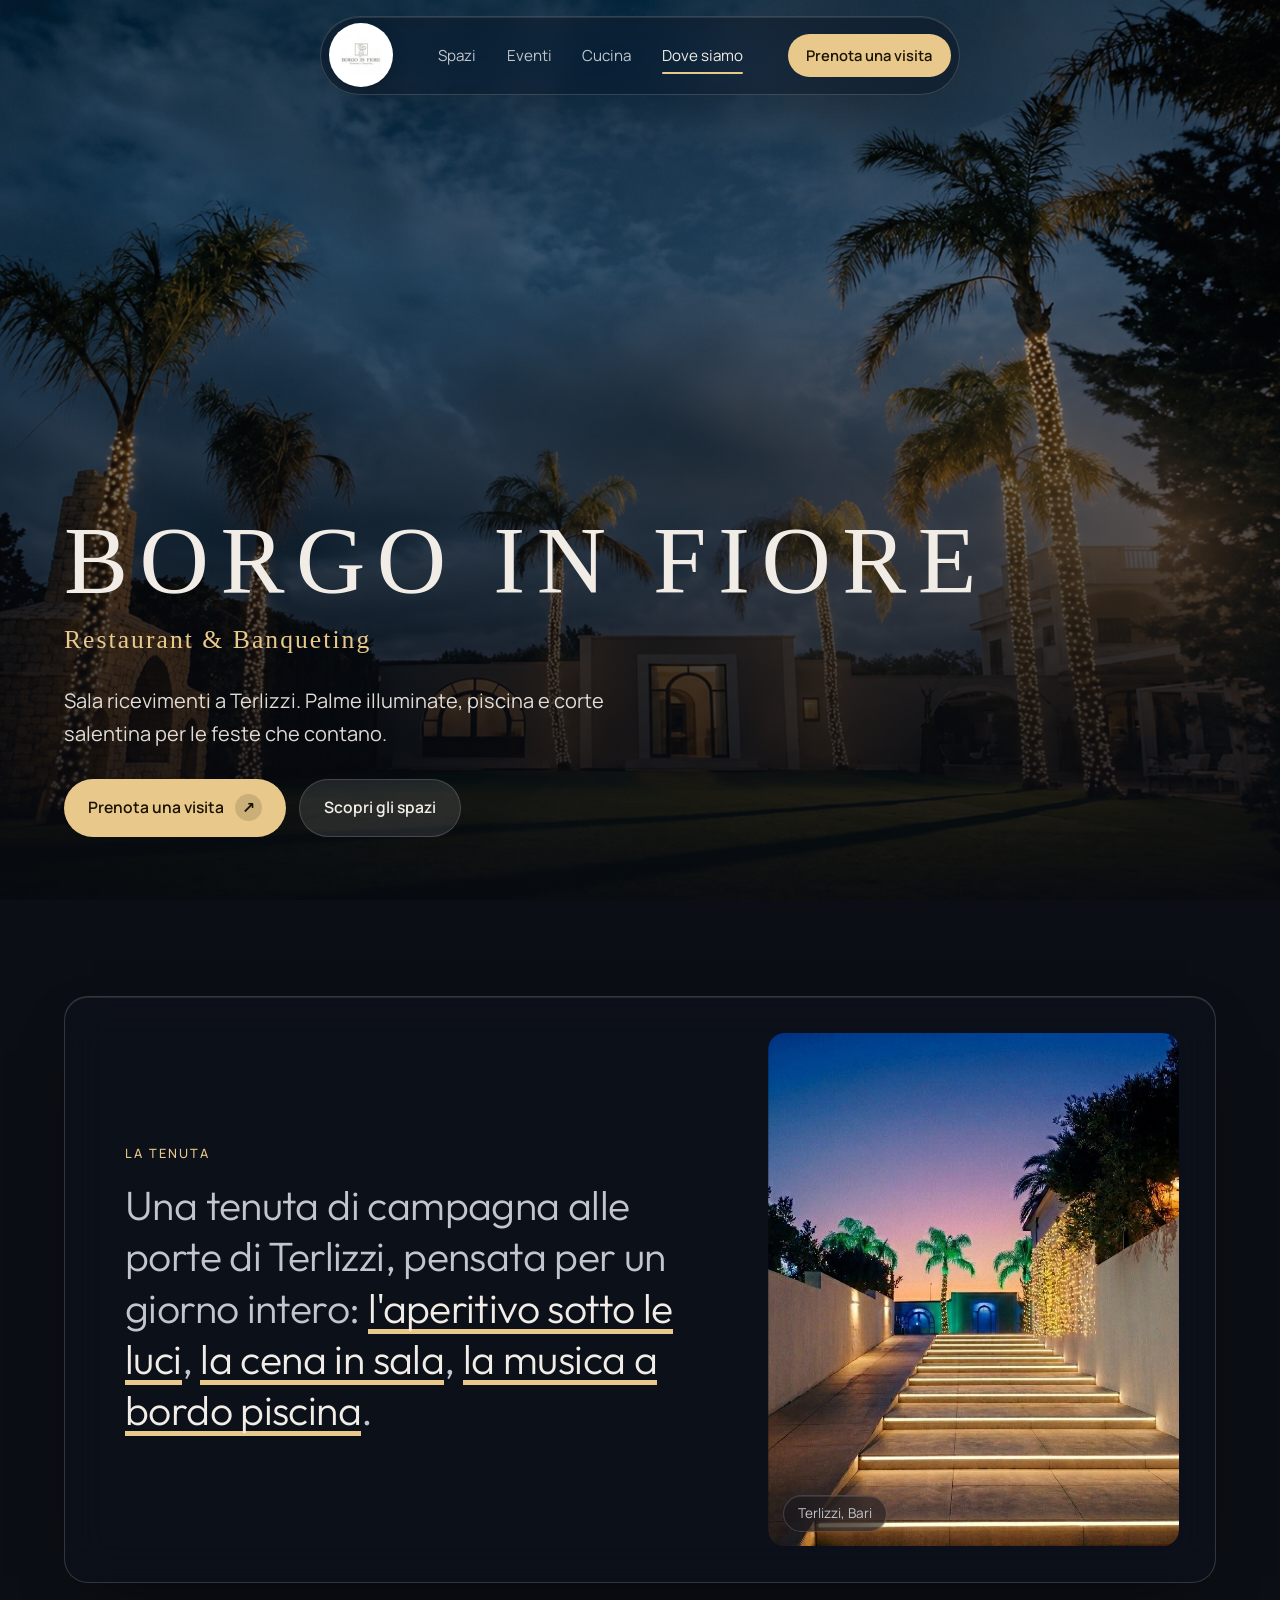
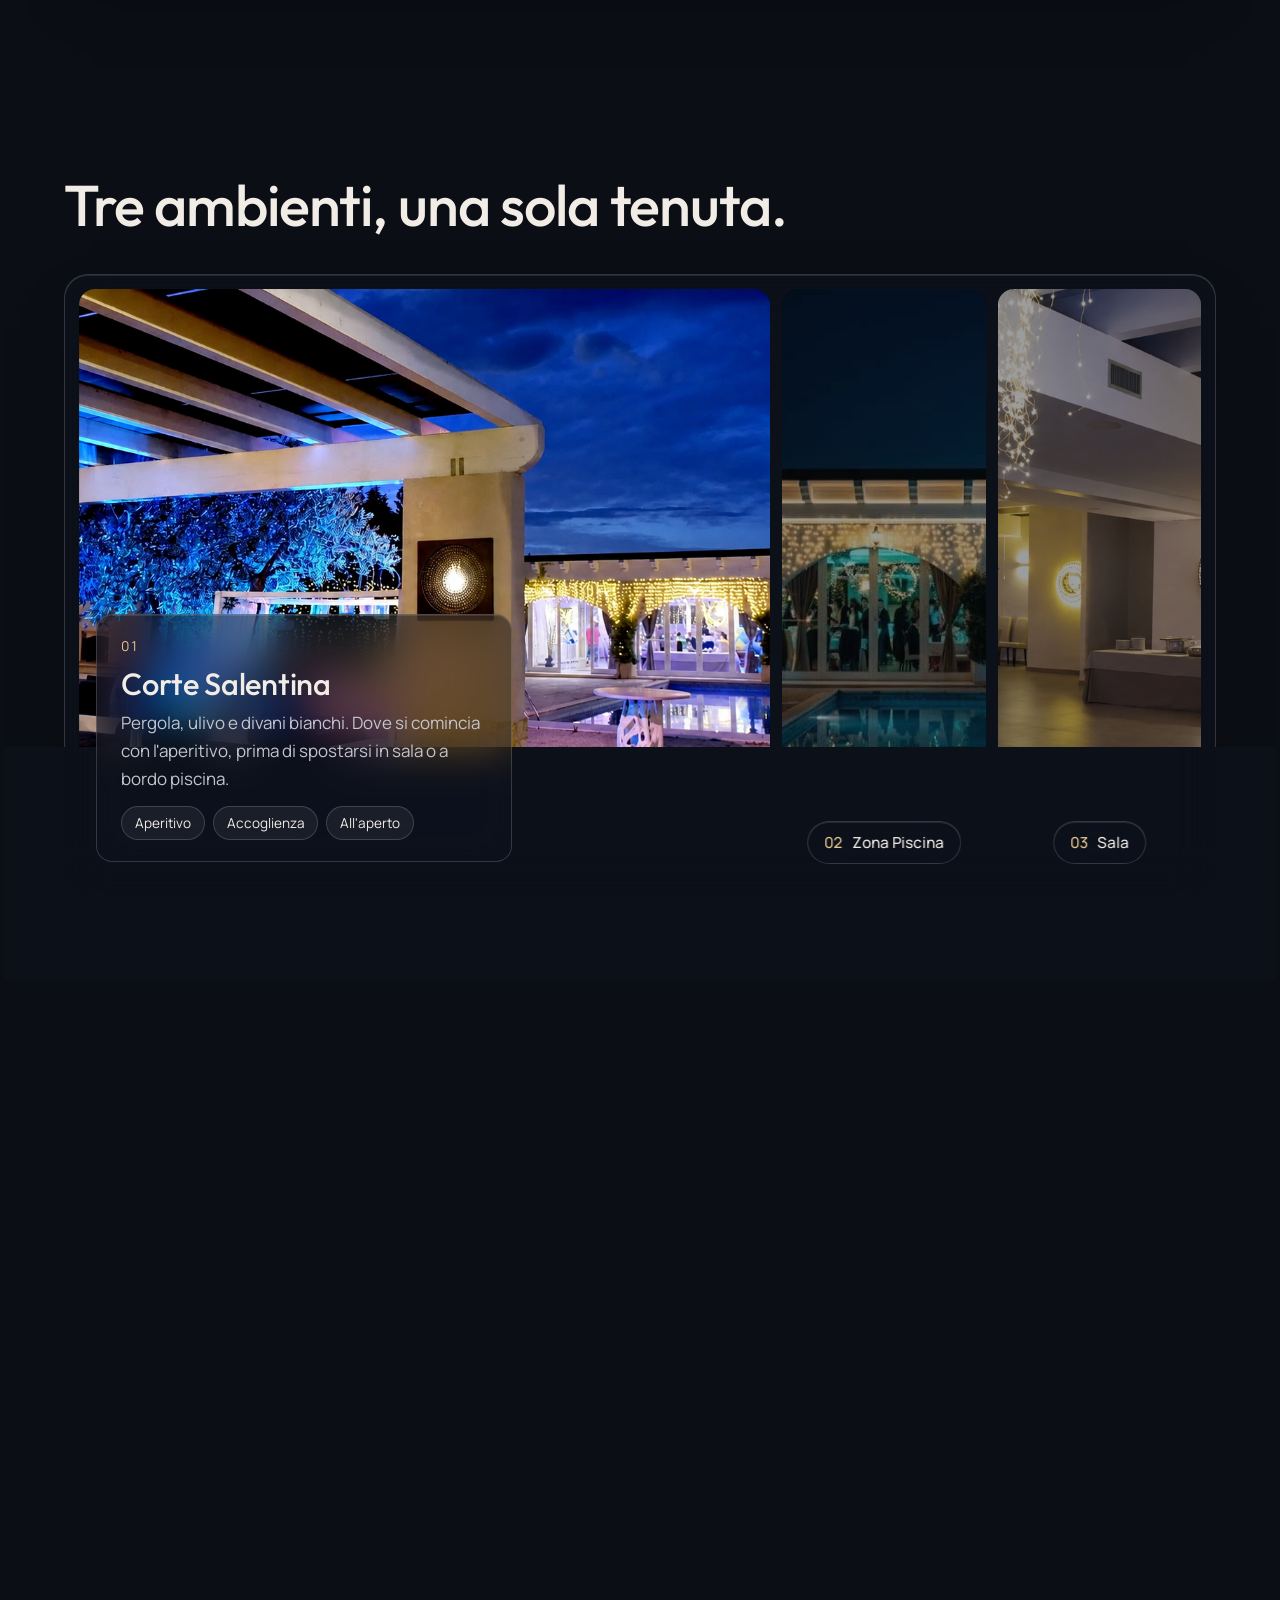
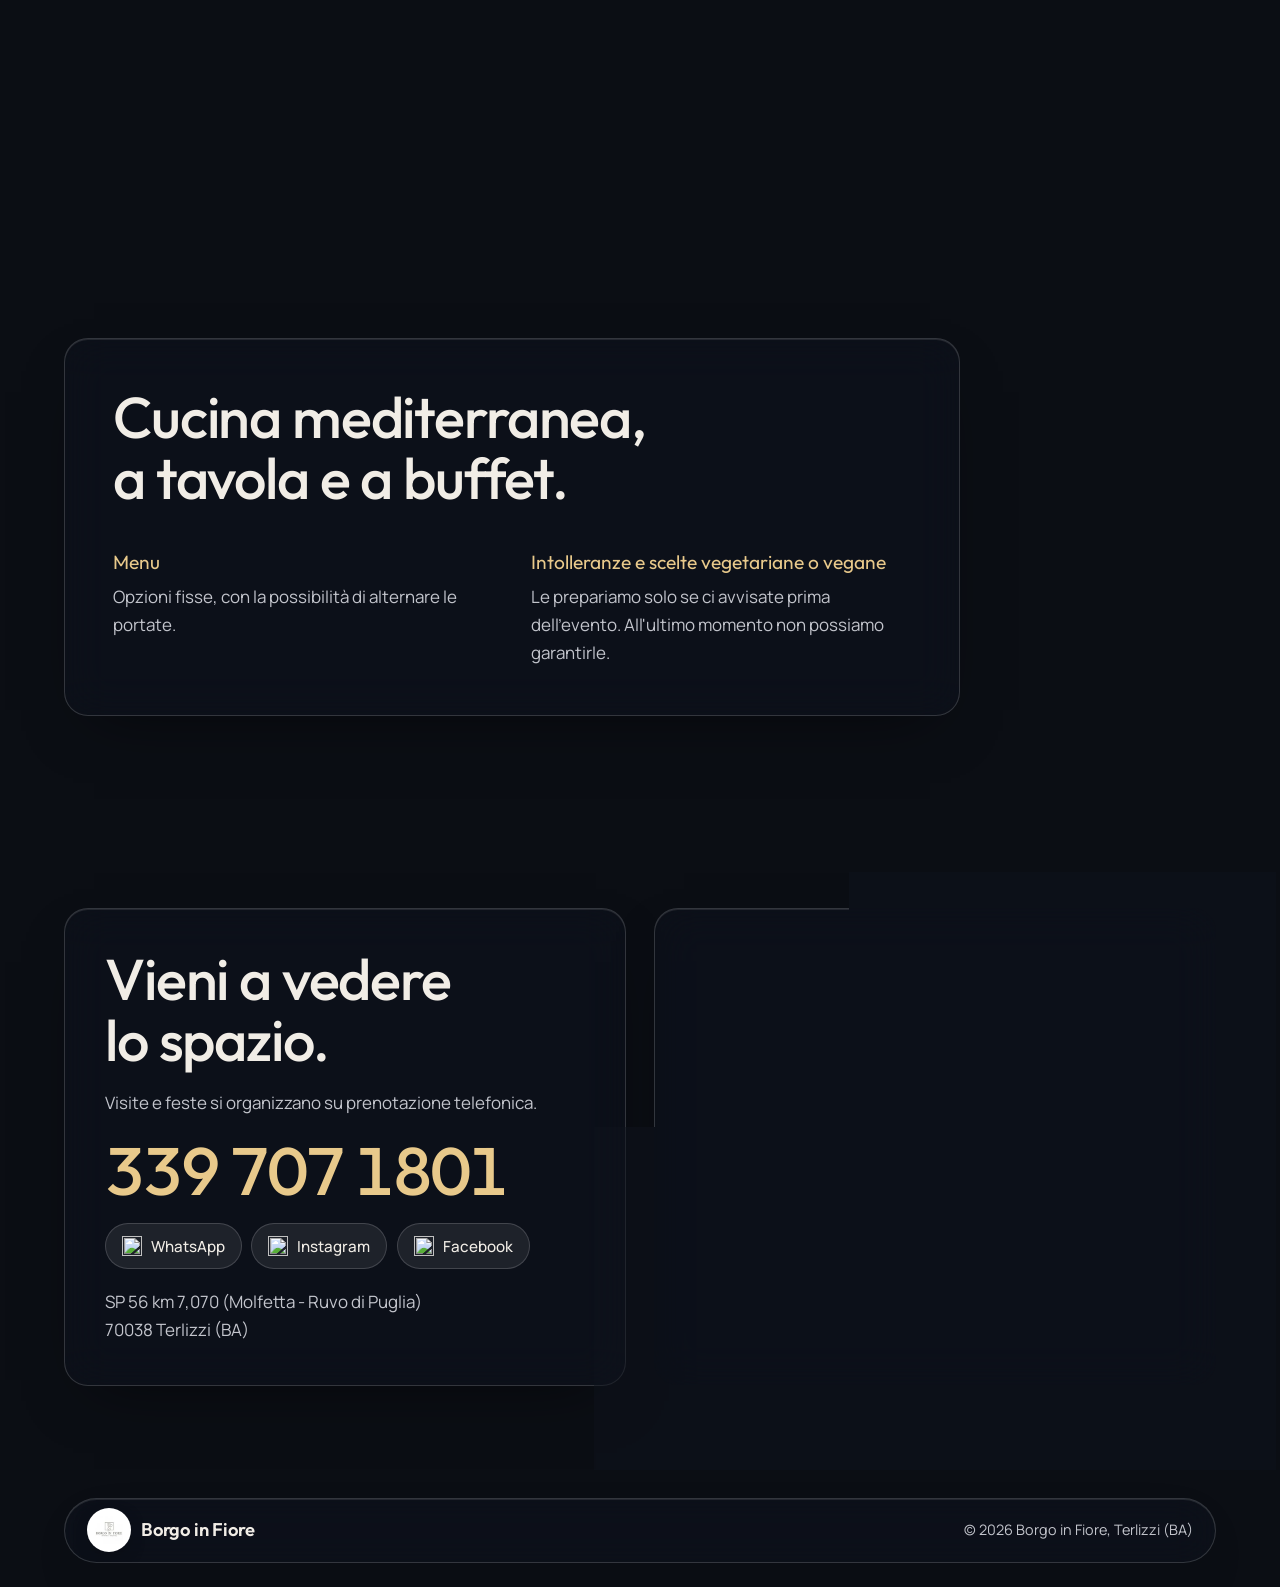
==== index.html @ f01efe56 "initial commit" ====
<!DOCTYPE html>
<html lang="it">
<head>
<meta charset="UTF-8">
<meta name="viewport" content="width=device-width, initial-scale=1.0">
<meta name="color-scheme" content="dark">
<title>Borgo in Fiore | Sala ricevimenti a Terlizzi (BA)</title>
<meta name="description" content="Borgo in Fiore, sala ricevimenti a Terlizzi (BA): matrimoni, battesimi, comunioni, compleanni e feste. Sala, zona piscina e corte salentina, cucina mediterranea.">
<meta property="og:title" content="Borgo in Fiore | Sala ricevimenti a Terlizzi">
<meta property="og:description" content="Matrimoni, battesimi, comunioni e feste tra palme illuminate, piscina e corte salentina.">
<meta property="og:image" content="assets/675541598_1841074627263019_4390162280220839442_n.jpg">
<link rel="icon" href="favicon.ico" sizes="any">
<link rel="icon" type="image/png" sizes="32x32" href="assets/favicon-32.png">
<link rel="apple-touch-icon" href="assets/apple-touch-icon.png">
<meta name="theme-color" content="#0b0e14">
<link rel="preconnect" href="https://fonts.googleapis.com">
<link rel="preconnect" href="https://fonts.gstatic.com" crossorigin>
<link href="https://fonts.googleapis.com/css2?family=Outfit:wght@300;400;500;600&family=Manrope:wght@400;500;600&display=swap" rel="stylesheet">
<link rel="stylesheet" href="css/style.css">
</head>
<body>

<a href="#spazi" class="skip">Vai ai contenuti</a>

<!-- Sfondo fisso: cambia foto in base alla sezione visibile -->
<div class="bg" aria-hidden="true">
  <img class="on" src="assets/ChatGPT%20Image%202%20ago%202026%2C%2016_32_55.png" alt="" width="1670" height="942" fetchpriority="high">
  <img src="assets/498224736_1537820167588468_5849240935294033514_n.jpg" alt="" width="1600" height="762">
  <img src="assets/476910412_1452061686164317_9077856765042729712_n.jpg" alt="" width="1440" height="754">
  <img src="assets/1.jpg" alt="" width="1600" height="723">
  <img src="assets/758896603_1578591967144572_505424246421738127_n.jpg" alt="" width="1600" height="1067">
  <img src="assets/bg-cancello.jpg" alt="" width="1982" height="1092">
  <div class="bg-tint"></div>
</div>

<header class="nav-wrap">
  <nav class="nav glass-bar" aria-label="Navigazione principale">
    <a href="#top" class="wordmark" aria-label="Borgo in Fiore, torna in alto"><span class="logo-circle"><img src="assets/logo%20grezzo.webp" alt="" width="64" height="64"></span></a>
    <ul class="nav-links">
      <li><a href="#spazi">Spazi</a></li>
      <li><a href="#eventi">Eventi</a></li>
      <li><a href="#cucina">Cucina</a></li>
      <li><a href="#contatti">Dove siamo</a></li>
    </ul>
    <a href="tel:+393397071801" class="btn btn-solid btn-sm">Prenota una visita</a>
  </nav>
</header>

<main id="top">

  <!-- HERO -->
  <section class="hero" data-bg="0">
    <div class="hero-copy">
      <div class="lockup">
        <h1>Borgo in Fiore</h1>
        <p class="hero-tag">Restaurant &amp; Banqueting</p>
      </div>
      <p class="hero-sub">Sala ricevimenti a Terlizzi. Palme illuminate, piscina e corte salentina per le feste che contano.</p>
      <div class="actions">
        <a href="tel:+393397071801" class="btn btn-solid">Prenota una visita <span class="btn-arrow" aria-hidden="true">&#8599;</span></a>
        <a href="#spazi" class="btn btn-glass">Scopri gli spazi</a>
      </div>
    </div>
  </section>

  <!-- INTRO: pannello vetro con foto incassata -->
  <section class="block wrap" data-bg="1">
    <div class="glass intro reveal">
      <div class="intro-copy">
        <span class="kicker">La tenuta</span>
        <p class="intro-text">Una tenuta di campagna alle porte di Terlizzi, pensata per un giorno intero: <em>l'aperitivo sotto le luci</em>, <em>la cena in sala</em>, <em>la musica a bordo piscina</em>.</p>
      </div>
      <figure class="intro-fig">
        <img class="inset" src="assets/701254844_1865524698151345_3499816407530299283_n.jpg" alt="La scalinata illuminata che porta alla corte, al calar della sera" width="1024" height="944" loading="lazy">
        <figcaption class="glass-bar">Terlizzi, Bari</figcaption>
      </figure>
    </div>
  </section>

  <!-- SPAZI: rail di card in vetro -->
  <section class="block spazi" id="spazi" data-bg="2">
    <div class="wrap head reveal">
      <h2>Tre ambienti, una sola tenuta.</h2>
    </div>
    <div class="wrap">
      <div class="glass catalog reveal">
        <article class="item on" tabindex="0">
          <img src="assets/ChatGPT%20Image%202%20ago%202026%2C%2016_16_40.png" alt="La corte salentina con pergola, ulivo illuminato di blu e divani bianchi" width="1866" height="843" loading="lazy">
          <span class="pill"><b>01</b>Corte Salentina</span>
          <div class="item-text">
            <span class="num">01</span>
            <h3>Corte Salentina</h3>
            <p>Pergola, ulivo e divani bianchi. Dove si comincia con l'aperitivo, prima di spostarsi in sala o a bordo piscina.</p>
            <ul class="tags"><li>Aperitivo</li><li>Accoglienza</li><li>All'aperto</li></ul>
          </div>
        </article>
        <article class="item" tabindex="0">
          <img src="assets/673728211_1839396420764173_5175422886015201856_n.jpg" alt="La zona piscina di sera, con la sala ad archi che si riflette nell'acqua" width="949" height="701" loading="lazy">
          <span class="pill"><b>02</b>Zona Piscina</span>
          <div class="item-text">
            <span class="num">02</span>
            <h3>Zona Piscina</h3>
            <p>Piscina, lettini a baldacchino e le arcate della sala che si specchiano nell'acqua. Cene all'aperto e serate di festa.</p>
            <ul class="tags"><li>Cene</li><li>Musica e festa</li><li>All'aperto</li></ul>
          </div>
        </article>
        <article class="item" tabindex="0">
          <img src="assets/462c7ab5-efd4-4c7c-94ff-6acf03f5ebc7.png" alt="La sala interna con tavoli imperiali, pareti in pietra e luci sospese" width="1817" height="866" loading="lazy">
          <span class="pill"><b>03</b>Sala</span>
          <div class="item-text">
            <span class="num">03</span>
            <h3>Sala</h3>
            <p>Pareti in pietra, tavoli apparecchiati e luci sospese. Il ricevimento al coperto, qualunque sia la stagione.</p>
            <ul class="tags"><li>Ricevimento</li><li>Tavoli imperiali</li><li>Al coperto</li></ul>
          </div>
        </article>
      </div>
    </div>
  </section>

  <!-- EVENTI: selettore con anteprima -->
  <section class="block wrap" id="eventi" data-bg="3">
    <div class="glass events reveal">
      <div class="ev-left">
        <h2>Ogni festa ha il suo tavolo.</h2>
        <div class="ev-dock">
        <p class="ev-desc" aria-live="polite"></p>
        <ul class="ev-list">
          <li><button class="ev on" type="button" data-i="0" aria-pressed="true"><span class="ev-n">01</span><h3>Matrimoni</h3><span class="ev-more"><span>Dal pranzo alla serata, in giardino o in sala.</span></span></button></li>
          <li><button class="ev" type="button" data-i="1" aria-pressed="false"><span class="ev-n">02</span><h3>Battesimi e comunioni</h3><span class="ev-more"><span>Cerimonie e pranzi di famiglia, con torta e allestimento.</span></span></button></li>
          <li><button class="ev" type="button" data-i="2" aria-pressed="false"><span class="ev-n">03</span><h3>Compleanni e anniversari</h3><span class="ev-more"><span>Dai diciotto anni alle ricorrenze di una vita.</span></span></button></li>
          <li><button class="ev" type="button" data-i="3" aria-pressed="false"><span class="ev-n">04</span><h3>Ogni altra occasione</h3><span class="ev-more"><span>Raccontaci cosa festeggi, ne parliamo insieme.</span></span></button></li>
        </ul>
        </div>
      </div>
      <div class="ev-view" aria-hidden="true">
        <span class="ev-count"><b id="ev-now">01</b> / 04</span>
        <img class="on" src="assets/498542611_1537820120921806_4130417153692847420_n.jpg" alt="" width="1600" height="806" loading="lazy">
        <img src="assets/ev-battesimi.jpg" alt="" width="2048" height="1908" loading="lazy">
        <img src="assets/ev-compleanni.jpg" alt="" width="2048" height="1878" loading="lazy">
        <img src="assets/756227266_749641184909458_1782108030710818787_n.jpg" alt="" width="1600" height="967" loading="lazy">
      </div>
    </div>
  </section>

  <!-- CUCINA -->
  <section class="block wrap" id="cucina" data-bg="4">
    <div class="glass cucina reveal">
      <h2>Cucina mediterranea, a tavola e a buffet.</h2>
      <dl class="facts">
        <div><dt>Menu</dt><dd>Opzioni fisse, con la possibilità di alternare le portate.</dd></div>
        <div><dt>Intolleranze e scelte vegetariane o vegane</dt><dd>Le prepariamo solo se ci avvisate prima dell'evento. All'ultimo momento non possiamo garantirle.</dd></div>
      </dl>
    </div>
  </section>

  <!-- CONTATTI -->
  <section class="block wrap" id="contatti" data-bg="5">
    <div class="contatti">
      <div class="glass contact-card reveal">
        <h2>Vieni a vedere lo spazio.</h2>
        <p class="muted">Visite e feste si organizzano su prenotazione telefonica.</p>
        <a href="tel:+393397071801" class="phone">339 707 1801</a>
        <ul class="social">
          <li><a class="chip" href="https://wa.me/393397071801" rel="noopener"><img src="https://cdn.simpleicons.org/whatsapp/ece8e1" alt="" width="20" height="20">WhatsApp</a></li>
          <li><a class="chip" href="https://www.instagram.com/borgoinfioreterlizzi/" rel="noopener"><img src="https://cdn.simpleicons.org/instagram/ece8e1" alt="" width="20" height="20">Instagram</a></li>
          <li><a class="chip" href="https://www.facebook.com/borgoinfioreterlizzi/" rel="noopener"><img src="https://cdn.simpleicons.org/facebook/ece8e1" alt="" width="20" height="20">Facebook</a></li>
        </ul>
        <address>
          SP 56 km 7,070 (Molfetta - Ruvo di Puglia)<br>70038 Terlizzi (BA)
        </address>
      </div>
      <div class="glass map reveal">
        <iframe title="Mappa: Borgo in Fiore, Terlizzi" loading="lazy" referrerpolicy="no-referrer-when-downgrade"
          src="https://maps.google.com/maps?q=Borgo%20in%20Fiore%2C%20SP56%20km%207%2C070%2C%2070038%20Terlizzi%20BA&amp;z=15&amp;output=embed"></iframe>
        <a class="btn btn-solid" href="https://maps.app.goo.gl/mKuBH1JZo2zrpnsy7" rel="noopener">Apri in Google Maps <span class="btn-arrow" aria-hidden="true">&#8599;</span></a>
      </div>
    </div>
  </section>

</main>

<footer class="footer">
  <div class="wrap glass-bar footer-inner">
    <a href="#top" class="wordmark"><span class="logo-circle logo-sm"><img src="assets/logo%20grezzo.webp" alt="" width="44" height="44"></span>Borgo in Fiore</a>
    <p>&copy; <span id="year">2026</span> Borgo in Fiore, Terlizzi (BA)</p>
  </div>
</footer>

<script src="js/script.js"></script>
</body>
</html>
---- css/style.css ----
:root {
  --bg: #0b0e14;
  --text: #f1ede6;
  --muted: #c3c5cc;
  --accent: #e8c98b;      /* unico accento: oro delle luci */
  --glass: rgba(14, 18, 28, 0.5);
  --line: rgba(255, 255, 255, 0.16);
  --r: 24px;              /* un solo raggio per vetri e immagini; pillole per bottoni */
  --ease: cubic-bezier(0.23, 1, 0.32, 1);
  --gutter: clamp(1.25rem, 5vw, 4rem);
}

*, *::before, *::after { box-sizing: border-box; }
html { scroll-behavior: smooth; scroll-padding-top: 5.5rem; -webkit-text-size-adjust: 100%; }
body {
  margin: 0; background: var(--bg); color: var(--text);
  font-family: "Manrope", system-ui, sans-serif; font-size: 1.0625rem; line-height: 1.65;
  -webkit-font-smoothing: antialiased;
}
img { display: block; max-width: 100%; height: auto; }
a { color: inherit; text-decoration: none; }
h1, h2, h3 { font-family: "Outfit", sans-serif; font-weight: 500; margin: 0; text-wrap: balance; letter-spacing: -0.02em; line-height: 1.05; }
h2 { font-size: clamp(2rem, 4.6vw, 3.6rem); }
h3 { font-size: 1.3rem; letter-spacing: -0.01em; }
p { margin: 0; text-wrap: pretty; }
.muted { color: var(--muted); }
:focus-visible { outline: 2px solid var(--accent); outline-offset: 3px; }

.wrap { width: min(100% - 2 * var(--gutter), 1200px); margin-inline: auto; }
.skip { position: absolute; left: -999px; top: 0.5rem; background: var(--accent); color: #1a1405; padding: 0.5rem 1rem; border-radius: 999px; z-index: 300; }
.skip:focus { left: 0.5rem; }

/* Sfondo fisso con dissolvenza tra foto */
.bg { position: fixed; inset: 0; z-index: -1; overflow: hidden; background: var(--bg); }
.bg img { position: absolute; inset: 0; width: 100%; height: 100%; object-fit: cover; opacity: 0; transform: scale(1.04); transition: opacity 1100ms var(--ease), transform 6000ms var(--ease); }
.bg img.on { opacity: 1; transform: scale(1); }
.bg-tint { position: absolute; inset: 0; background: linear-gradient(to bottom, rgba(8, 10, 16, 0.25), rgba(8, 10, 16, 0.55)); }

/* Vetro */
.glass, .glass-bar {
  background: var(--glass);
  border: 1px solid var(--line);
  box-shadow: inset 0 1px 0 rgba(255, 255, 255, 0.1), 0 24px 60px -30px rgba(0, 0, 0, 0.6);
  -webkit-backdrop-filter: blur(22px) saturate(150%);
  backdrop-filter: blur(22px) saturate(150%);
}
.glass { border-radius: var(--r); }
.glass-bar { border-radius: 999px; }
@media (prefers-reduced-transparency: reduce) { .glass, .glass-bar { background: #151a26; -webkit-backdrop-filter: none; backdrop-filter: none; } }

/* Bottoni */
.btn {
  display: inline-flex; align-items: center; gap: 0.7rem; padding: 0.95rem 1.5rem; border-radius: 999px;
  font-weight: 600; font-size: 0.98rem; white-space: nowrap; font-family: inherit; cursor: pointer;
  transition: transform 160ms var(--ease), background-color 200ms var(--ease), border-color 200ms var(--ease);
}
.btn:active { transform: scale(0.97); }
.btn-solid { background: var(--accent); color: #1a1405; border: 0; }
.btn-glass { background: rgba(255, 255, 255, 0.1); border: 1px solid var(--line); color: var(--text); -webkit-backdrop-filter: blur(14px); backdrop-filter: blur(14px); }
.btn-sm { padding: 0.6rem 1.15rem; font-size: 0.92rem; }
.btn-arrow { display: grid; place-items: center; width: 1.7rem; height: 1.7rem; border-radius: 50%; background: rgba(26, 20, 5, 0.14); transition: transform 250ms var(--ease); }
@media (hover: hover) and (pointer: fine) {
  .btn-solid:hover { background: #f4dcaa; }
  .btn-glass:hover { background: rgba(255, 255, 255, 0.18); }
  .btn:hover .btn-arrow { transform: translate(2px, -2px); }
}

/* Nav */
.nav-wrap { position: fixed; inset: 1rem 0 auto; z-index: 100; padding-inline: var(--gutter); pointer-events: none; }
.nav { pointer-events: auto; width: fit-content; max-width: 100%; margin-inline: auto; display: flex; align-items: center; justify-content: space-between; gap: clamp(1.25rem, 3.5vw, 3rem); padding: 0.4rem 0.5rem 0.4rem 0.5rem; transition: background-color 350ms var(--ease), border-color 350ms var(--ease); animation: nav-in 800ms var(--ease) 150ms both; }
.nav.scrolled { background: rgba(11, 14, 20, 0.78); border-color: rgba(255, 255, 255, 0.24); }
@keyframes nav-in { from { opacity: 0; transform: translateY(-16px); } to { opacity: 1; transform: none; } }
.wordmark { display: inline-flex; align-items: center; gap: 0.6rem; font-family: "Outfit", sans-serif; font-weight: 600; font-size: 1.15rem; letter-spacing: -0.01em; white-space: nowrap; }
/* logo originale (nero su bianco) in cerchio bianco; padding così il riquadro non viene tagliato */
.logo-circle { display: grid; place-items: center; width: 64px; height: 64px; border-radius: 50%; background: #fff; padding: 11px; box-shadow: 0 6px 20px -8px rgba(0, 0, 0, 0.5); transition: transform 160ms var(--ease); }
.logo-circle img { width: 100%; height: 100%; object-fit: contain; }
.brand { font-family: "Times New Roman", Times, serif; font-weight: 400; text-transform: uppercase; letter-spacing: 0.16em; font-size: 0.95rem; line-height: 1; }
.logo-circle:active { transform: scale(0.96); }
.logo-sm { width: 44px; height: 44px; padding: 8px; }
.nav-links { display: flex; gap: clamp(1.1rem, 2.4vw, 2rem); list-style: none; margin: 0; padding: 0; font-size: 0.95rem; color: var(--muted); }
.nav-links a { position: relative; display: block; padding-block: 0.45rem; transition: color 200ms var(--ease); }
.nav-links a::after { content: ""; position: absolute; inset: auto 0 0.1rem; height: 2px; border-radius: 2px; background: var(--accent); transform: scaleX(0); transform-origin: left; transition: transform 350ms var(--ease); }
.nav-links a.on { color: var(--text); }
.nav-links a.on::after { transform: scaleX(1); }
@media (hover: hover) and (pointer: fine) { .nav-links a:hover { color: var(--text); } .nav-links a:hover::after { transform: scaleX(1); } .logo-circle:hover { transform: rotate(-6deg) scale(1.05); } }

/* Hero */
.hero { min-height: 100dvh; display: flex; align-items: flex-end; position: relative; }
.hero::before { content: ""; position: absolute; inset: auto 0 0 0; height: 70%; background: linear-gradient(to top, rgba(8, 10, 16, 0.85), transparent); pointer-events: none; }
.hero-copy { position: relative; width: min(100% - 2 * var(--gutter), 1200px); margin-inline: auto; padding-block: 8rem clamp(2.5rem, 7vh, 5rem); display: grid; gap: 1.4rem; justify-items: start; }
/* lockup come il logo: Times New Roman, maiuscolo spaziato, sottotitolo nello stesso font */
.lockup { display: grid; gap: 0.5rem; }
.hero h1, .hero-tag { font-family: "Times New Roman", Times, serif; font-weight: 400; }
.hero h1 { text-transform: uppercase; letter-spacing: 0.12em; font-size: clamp(2.2rem, 7.5vw, 6.2rem); line-height: 1.05; }
.hero-tag { font-size: clamp(1.05rem, 2vw, 1.6rem); letter-spacing: 0.08em; color: var(--accent); }
.hero-sub { max-width: 34rem; font-size: clamp(1.05rem, 1.6vw, 1.25rem); color: rgba(241, 237, 230, 0.92); }
.actions { display: flex; flex-wrap: wrap; gap: 0.8rem; margin-top: 0.4rem; }
.hero-copy > * { animation: rise 900ms var(--ease) both; }
.hero-copy > :nth-child(2) { animation-delay: 90ms; }
.hero-copy > :nth-child(3) { animation-delay: 180ms; }
@keyframes rise { from { opacity: 0; transform: translateY(24px); filter: blur(6px); } to { opacity: 1; transform: none; filter: none; } }

/* Sezioni */
.block { padding-block: clamp(3rem, 8vw, 6rem); min-height: 60dvh; display: flex; flex-direction: column; justify-content: center; }
.head { margin-bottom: clamp(1.5rem, 3vw, 2.5rem); }

/* Intro */
.intro { display: grid; grid-template-columns: 1.5fr 1fr; gap: clamp(1.5rem, 4vw, 3.5rem); align-items: center; padding: clamp(1.25rem, 3vw, 2.25rem); }
.intro-copy { display: grid; gap: 1rem; padding: clamp(0.5rem, 2vw, 1.5rem); }
.kicker { color: var(--accent); font-size: 0.8rem; font-weight: 500; letter-spacing: 0.16em; text-transform: uppercase; }
.intro-text { font-family: "Outfit", sans-serif; font-weight: 300; font-size: clamp(1.5rem, 3.2vw, 2.6rem); line-height: 1.25; letter-spacing: -0.015em; color: var(--muted); }
.intro-text em { font-style: normal; color: var(--text); background: linear-gradient(transparent 90%, var(--accent) 90%) left / 100% 100% no-repeat; -webkit-box-decoration-break: clone; box-decoration-break: clone; }
.intro-fig { position: relative; margin: 0; }
.inset { display: block; width: 100%; aspect-ratio: 4 / 5; object-fit: cover; border-radius: calc(var(--r) - 8px); }
.intro-fig figcaption { position: absolute; left: 0.9rem; bottom: 0.9rem; padding: 0.4rem 0.9rem; font-size: 0.85rem; color: var(--muted); }
/* entrata: foto scoperta dall'alto, frasi sottolineate in sequenza */
.js .intro .inset { clip-path: inset(0 0 100% 0 round calc(var(--r) - 8px)); transform: scale(1.08); transition: clip-path 1000ms var(--ease) 250ms, transform 1400ms var(--ease) 250ms; }
.js .intro.in .inset { clip-path: inset(0 round calc(var(--r) - 8px)); transform: none; }
.js .intro figcaption { opacity: 0; transition: opacity 600ms var(--ease) 1000ms; }
.js .intro.in figcaption { opacity: 1; }
.js .intro em { background-size: 0% 100%; transition: background-size 900ms var(--ease); }
.js .intro.in em { background-size: 100% 100%; }
.js .intro.in em:nth-of-type(1) { transition-delay: 500ms; }
.js .intro.in em:nth-of-type(2) { transition-delay: 700ms; }
.js .intro.in em:nth-of-type(3) { transition-delay: 900ms; }

/* Catalogo spazi: pannelli che si aprono uno alla volta, scheda in vetro sul pannello aperto */
.catalog { display: flex; gap: clamp(0.4rem, 1vw, 0.75rem); padding: clamp(0.5rem, 1.2vw, 0.85rem); height: min(74dvh, 620px); }
.item { position: relative; flex: 1 1 0; min-width: 0; overflow: hidden; isolation: isolate; cursor: pointer; border-radius: calc(var(--r) - 8px); transition: flex-grow 650ms var(--ease); }
.item.on { flex-grow: 3.4; cursor: default; }
/* foto a larghezza fissa: il pannello la scopre, non la deforma */
.item img { position: absolute; top: 0; left: 50%; width: max(100%, 62rem); height: 100%; object-fit: cover; z-index: -2; transform: translateX(-50%) scale(1.08); transition: transform 900ms var(--ease); }
.item.on img { transform: translateX(-50%); }
.item::after { content: ""; position: absolute; inset: 0; z-index: -1; background: rgba(8, 10, 16, 0.4); transition: opacity 500ms var(--ease); }
.item.on::after { opacity: 0; }
.pill, .item-text { background: var(--glass); border: 1px solid var(--line); box-shadow: inset 0 1px 0 rgba(255, 255, 255, 0.1); -webkit-backdrop-filter: blur(22px) saturate(150%); backdrop-filter: blur(22px) saturate(150%); }
.pill { position: absolute; left: 50%; bottom: 1rem; display: flex; align-items: center; gap: 0.6rem; padding: 0.5rem 1rem; border-radius: 999px; font-weight: 500; font-size: 0.95rem; white-space: nowrap; transform: translateX(-50%); transition: opacity 250ms var(--ease) 150ms, transform 400ms var(--ease) 150ms; }
.pill b { color: var(--accent); font-weight: 500; font-variant-numeric: tabular-nums; }
.item.on .pill { opacity: 0; transform: translateX(-50%) translateY(8px); transition-delay: 0ms; pointer-events: none; }
.item-text { position: absolute; left: clamp(0.6rem, 1.4vw, 1.1rem); bottom: clamp(0.6rem, 1.4vw, 1.1rem); width: min(26rem, calc(100% - 1.2rem)); display: grid; gap: 0.6rem; padding: 1.3rem 1.5rem; border-radius: calc(var(--r) - 8px); opacity: 0; transform: translateY(20px); transition: opacity 250ms var(--ease), transform 250ms var(--ease); pointer-events: none; }
.item-text > * { opacity: 0; transform: translateY(10px); transition: opacity 250ms var(--ease), transform 250ms var(--ease); }
.item.on .item-text { opacity: 1; transform: none; transition: opacity 500ms var(--ease) 250ms, transform 600ms var(--ease) 250ms; pointer-events: auto; }
.item.on .item-text > * { opacity: 1; transform: none; transition: opacity 500ms var(--ease), transform 600ms var(--ease); }
.item.on .item-text > :nth-child(1) { transition-delay: 330ms; }
.item.on .item-text > :nth-child(2) { transition-delay: 390ms; }
.item.on .item-text > :nth-child(3) { transition-delay: 450ms; }
.item.on .item-text > :nth-child(4) { transition-delay: 510ms; }
.num { color: var(--accent); font-size: 0.85rem; letter-spacing: 0.08em; font-variant-numeric: tabular-nums; }
.item-text h3 { font-size: clamp(1.5rem, 2.4vw, 2rem); }
.item-text p { color: var(--muted); }
.tags { list-style: none; margin: 0.2rem 0 0; padding: 0; display: flex; flex-wrap: wrap; gap: 0.5rem; }
.tags li { padding: 0.3rem 0.8rem; border-radius: 999px; border: 1px solid var(--line); background: rgba(255, 255, 255, 0.06); font-size: 0.85rem; color: var(--text); }

/* Eventi */
.events { position: relative; overflow: hidden; height: min(78dvh, 660px); }
/* foto a tutta scheda; titolo e selettori in vetro sopra */
.ev-view { position: absolute; inset: 0; }
.ev-view::after { content: ""; position: absolute; inset: 0; background: linear-gradient(to top, rgba(8, 10, 16, 0.78), rgba(8, 10, 16, 0) 60%); }
.ev-view img { position: absolute; inset: 0; width: 100%; height: 100%; object-fit: cover; opacity: 0; transform: scale(1.04); transition: opacity 600ms var(--ease), transform 900ms var(--ease); }
.ev-view img.on { opacity: 1; transform: scale(1); }
.ev-view img:nth-of-type(2) { object-position: 50% 30%; }
.ev-view img:nth-of-type(3) { object-position: 50% 62%; }
.ev-left { position: relative; z-index: 1; height: 100%; display: flex; flex-direction: column; justify-content: space-between; align-items: flex-start; gap: 1rem; padding: clamp(0.75rem, 1.6vw, 1.25rem); pointer-events: none; }
.ev-left h2, .ev, .ev-count { background: var(--glass); border: 1px solid var(--line); -webkit-backdrop-filter: blur(22px) saturate(150%); backdrop-filter: blur(22px) saturate(150%); }
.ev-left h2 { padding: 0.7rem 1.3rem; border-radius: calc(var(--r) - 8px); font-size: clamp(1.4rem, 2.8vw, 2.2rem); pointer-events: auto; }
.ev-dock { width: 100%; display: grid; gap: clamp(0.75rem, 2vh, 1.25rem); }
.ev-desc { padding-inline: 0.4rem; font-family: "Outfit", sans-serif; font-weight: 300; font-size: clamp(1.35rem, 2.6vw, 2.2rem); line-height: 1.2; letter-spacing: -0.01em; max-width: 24ch; text-shadow: 0 2px 24px rgba(0, 0, 0, 0.5); animation: desc-in 450ms var(--ease) both; }
@keyframes desc-in { from { opacity: 0; transform: translateY(10px); } to { opacity: 1; transform: none; } }
.ev-list { list-style: none; margin: 0; padding: 0; width: 100%; display: grid; grid-template-columns: repeat(4, 1fr); gap: clamp(0.4rem, 1vw, 0.75rem); align-items: end; pointer-events: auto; }
.ev { position: relative; width: 100%; display: grid; gap: 0.2rem; text-align: left; font: inherit; color: var(--text); cursor: pointer; border-radius: calc(var(--r) - 8px); padding: 0.9rem 1.1rem; transition: background-color 250ms var(--ease), border-color 250ms var(--ease), transform 160ms var(--ease); }
.ev:active { transform: scale(0.98); }
.ev::before { content: ""; position: absolute; left: 1.1rem; right: 1.1rem; top: -1px; height: 2px; border-radius: 2px; background: var(--accent); transform: scaleX(0); transform-origin: left; transition: transform 450ms var(--ease); }
.ev.on::before { transform: scaleX(1); }
.ev-n { color: var(--muted); font-size: 0.85rem; letter-spacing: 0.08em; font-variant-numeric: tabular-nums; transition: color 250ms var(--ease); }
.ev h3 { font-size: clamp(1.05rem, 1.5vw, 1.3rem); transition: color 250ms var(--ease); }
.ev-more { display: none; }
.ev.on { background: rgba(14, 18, 28, 0.78); border-color: rgba(232, 201, 139, 0.45); }
.ev.on h3, .ev.on .ev-n { color: var(--accent); }
@media (hover: hover) and (pointer: fine) { .ev:hover:not(.on) { background: rgba(14, 18, 28, 0.7); } .ev:hover:not(.on) h3 { color: var(--text); } }
.ev-count { position: absolute; right: clamp(0.75rem, 1.6vw, 1.25rem); top: clamp(0.75rem, 1.6vw, 1.25rem); z-index: 1; padding: 0.4rem 0.9rem; border-radius: 999px; font-size: 0.85rem; color: var(--muted); font-variant-numeric: tabular-nums; }
.ev-count b { color: var(--accent); font-weight: 500; }

/* Cucina */
.cucina { padding: clamp(1.5rem, 4vw, 3rem); display: grid; gap: clamp(1.5rem, 3vw, 2.5rem); max-width: 56rem; }
.facts { margin: 0; display: grid; grid-template-columns: 1fr 1fr; gap: clamp(1rem, 3vw, 2.5rem); }
.facts dt { font-family: "Outfit", sans-serif; font-size: 1.2rem; color: var(--accent); margin-bottom: 0.3rem; }
.facts dd { margin: 0; color: var(--muted); }

/* Contatti */
.contatti { display: grid; grid-template-columns: 1fr 1fr; gap: clamp(1rem, 2.5vw, 1.75rem); align-items: stretch; }
.contact-card { padding: clamp(1.5rem, 3.5vw, 2.5rem); display: grid; gap: 1.2rem; align-content: start; }
.phone { font-family: "Outfit", sans-serif; font-weight: 500; letter-spacing: -0.03em; line-height: 1; font-size: clamp(2.4rem, 5.5vw, 4.2rem); color: var(--accent); font-variant-numeric: tabular-nums; }
.social { list-style: none; margin: 0; padding: 0; display: flex; flex-wrap: wrap; gap: 0.6rem; }
.chip { display: inline-flex; align-items: center; gap: 0.55rem; padding: 0.6rem 1rem; border-radius: 999px; background: rgba(255, 255, 255, 0.08); border: 1px solid var(--line); font-weight: 500; font-size: 0.95rem; transition: background-color 200ms var(--ease), transform 160ms var(--ease); }
.chip:active { transform: scale(0.97); }
@media (hover: hover) and (pointer: fine) { .chip:hover { background: rgba(255, 255, 255, 0.16); } }
address { font-style: normal; color: var(--muted); }
.map { padding: 0.6rem; display: grid; gap: 0.6rem; grid-template-rows: 1fr auto; }
.map iframe { width: 100%; height: 100%; min-height: 360px; border: 0; border-radius: calc(var(--r) - 8px); }
.map .btn { justify-self: start; margin: 0.2rem 0.4rem 0.4rem; }

.footer { padding: 1rem 0 1.5rem; }
.footer-inner { display: flex; flex-wrap: wrap; gap: 1rem; justify-content: space-between; align-items: center; padding: 0.6rem 1.4rem; color: var(--muted); font-size: 0.9rem; }
.footer .wordmark { color: var(--text); }

/* Reveal */
.js .reveal { opacity: 0; transform: translateY(28px); filter: blur(8px); transition: opacity 800ms var(--ease), transform 800ms var(--ease), filter 800ms var(--ease); }
.js .reveal.in { opacity: 1; transform: none; filter: none; }

/* Mobile */
@media (max-width: 860px) {
  .nav-links { display: none; }
  .intro, .contatti, .facts { grid-template-columns: 1fr; }
  .nav .btn { padding-inline: 0.9rem; font-size: 0.85rem; }
  .intro .inset { aspect-ratio: 16 / 10; }
  .events { height: min(82dvh, 680px); }
  .ev-list { grid-template-columns: 1fr 1fr; }
  .ev { padding: 0.75rem 0.9rem; }
  .catalog { flex-direction: column; height: auto; }
  .item, .item.on { flex: none; height: min(62dvh, 460px); cursor: default; }
  .item img, .item.on img { transform: translateX(-50%); }
  .item::after, .pill { display: none; }
  .item-text, .item-text > * { opacity: 1; transform: none; pointer-events: auto; }
  .item-text { left: 0.6rem; right: 0.6rem; width: auto; }
}
@media (max-width: 480px) { .btn { white-space: normal; } .nav .brand { display: none; } }

@media (prefers-reduced-motion: reduce) {
  html { scroll-behavior: auto; }
  .hero-copy > *, .nav { animation: none; }
  .js .reveal { opacity: 1; transform: none; filter: none; transition: none; }
  .ev::before { transition: opacity 200ms ease; }
  .ev-desc { animation: none; }
  .bg img, .ev-view img { transform: none; transition-duration: 0.01ms; }
  .item, .item img, .item-text, .item-text > *, .pill { transition: opacity 200ms ease; }
  .item img { transform: translateX(-50%); }
  .item-text, .item-text > * { transform: none; }
  .item.on .pill { transform: translateX(-50%); }
}
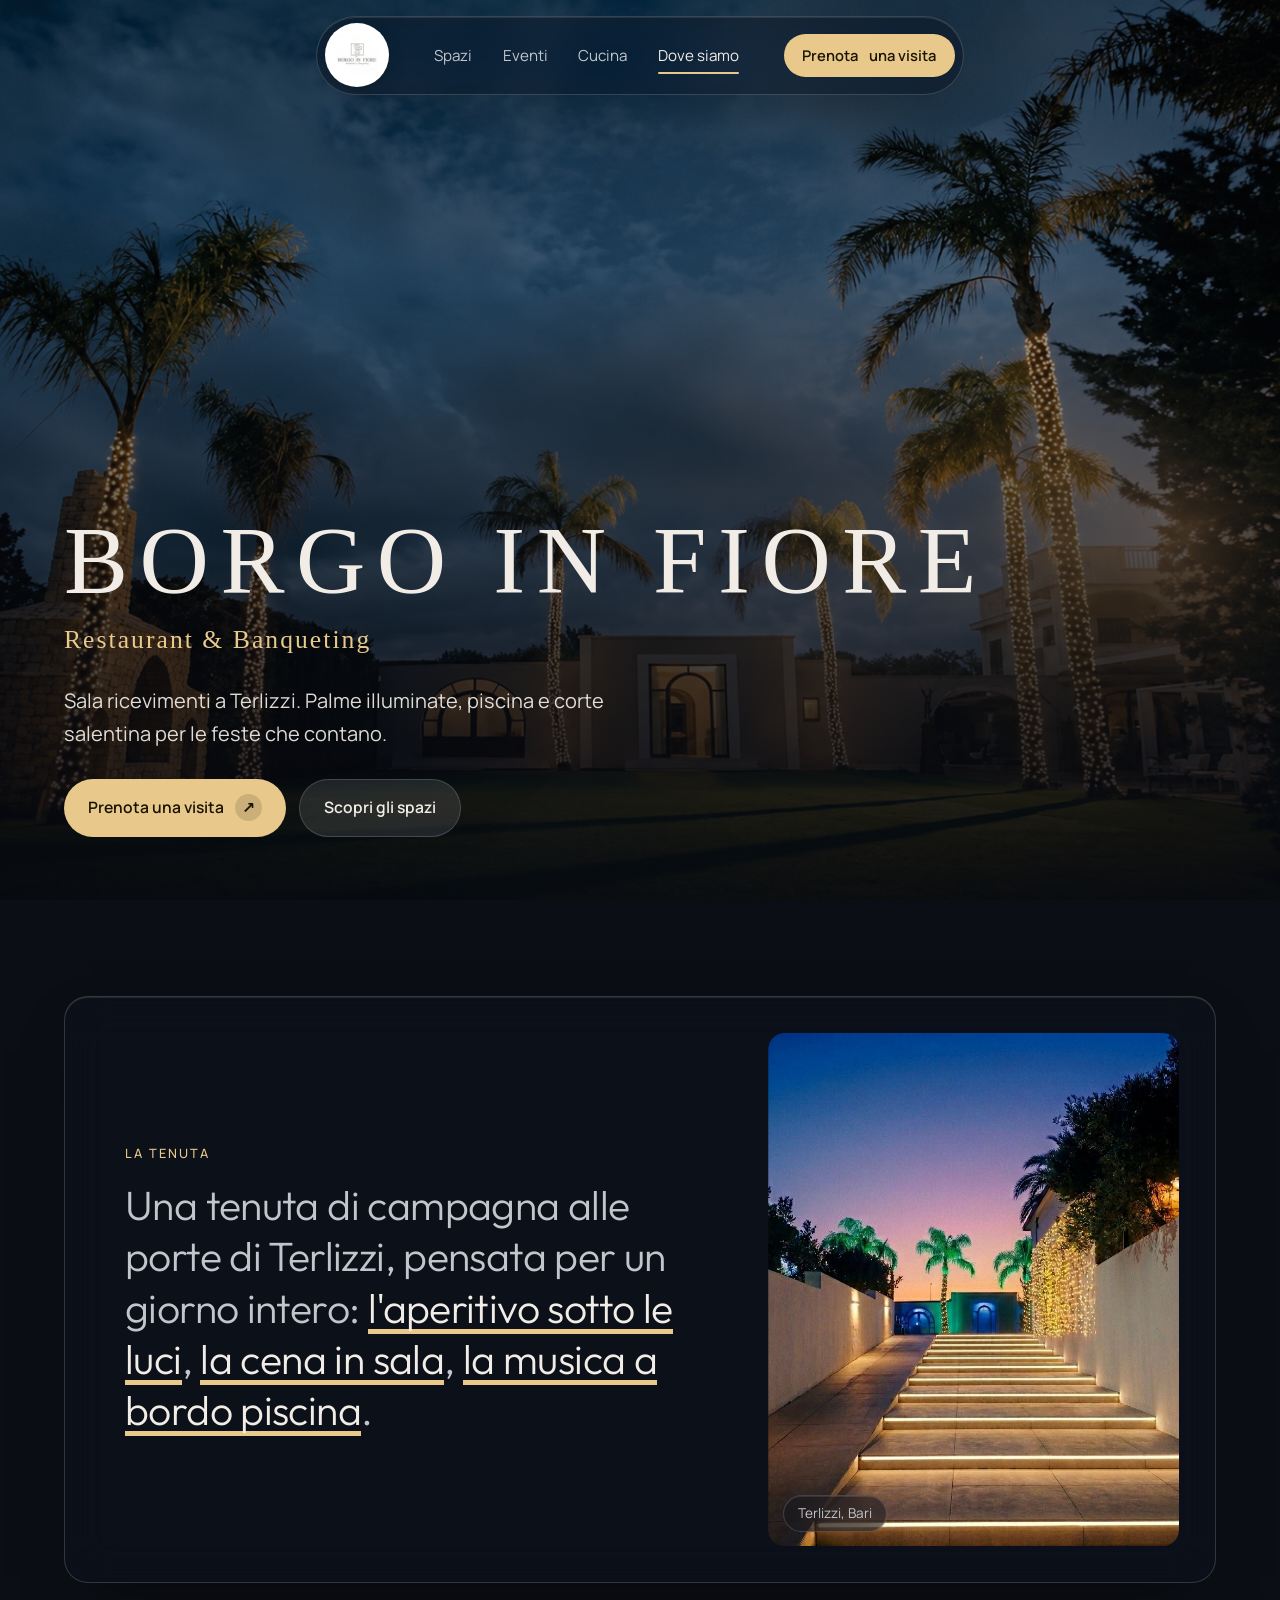
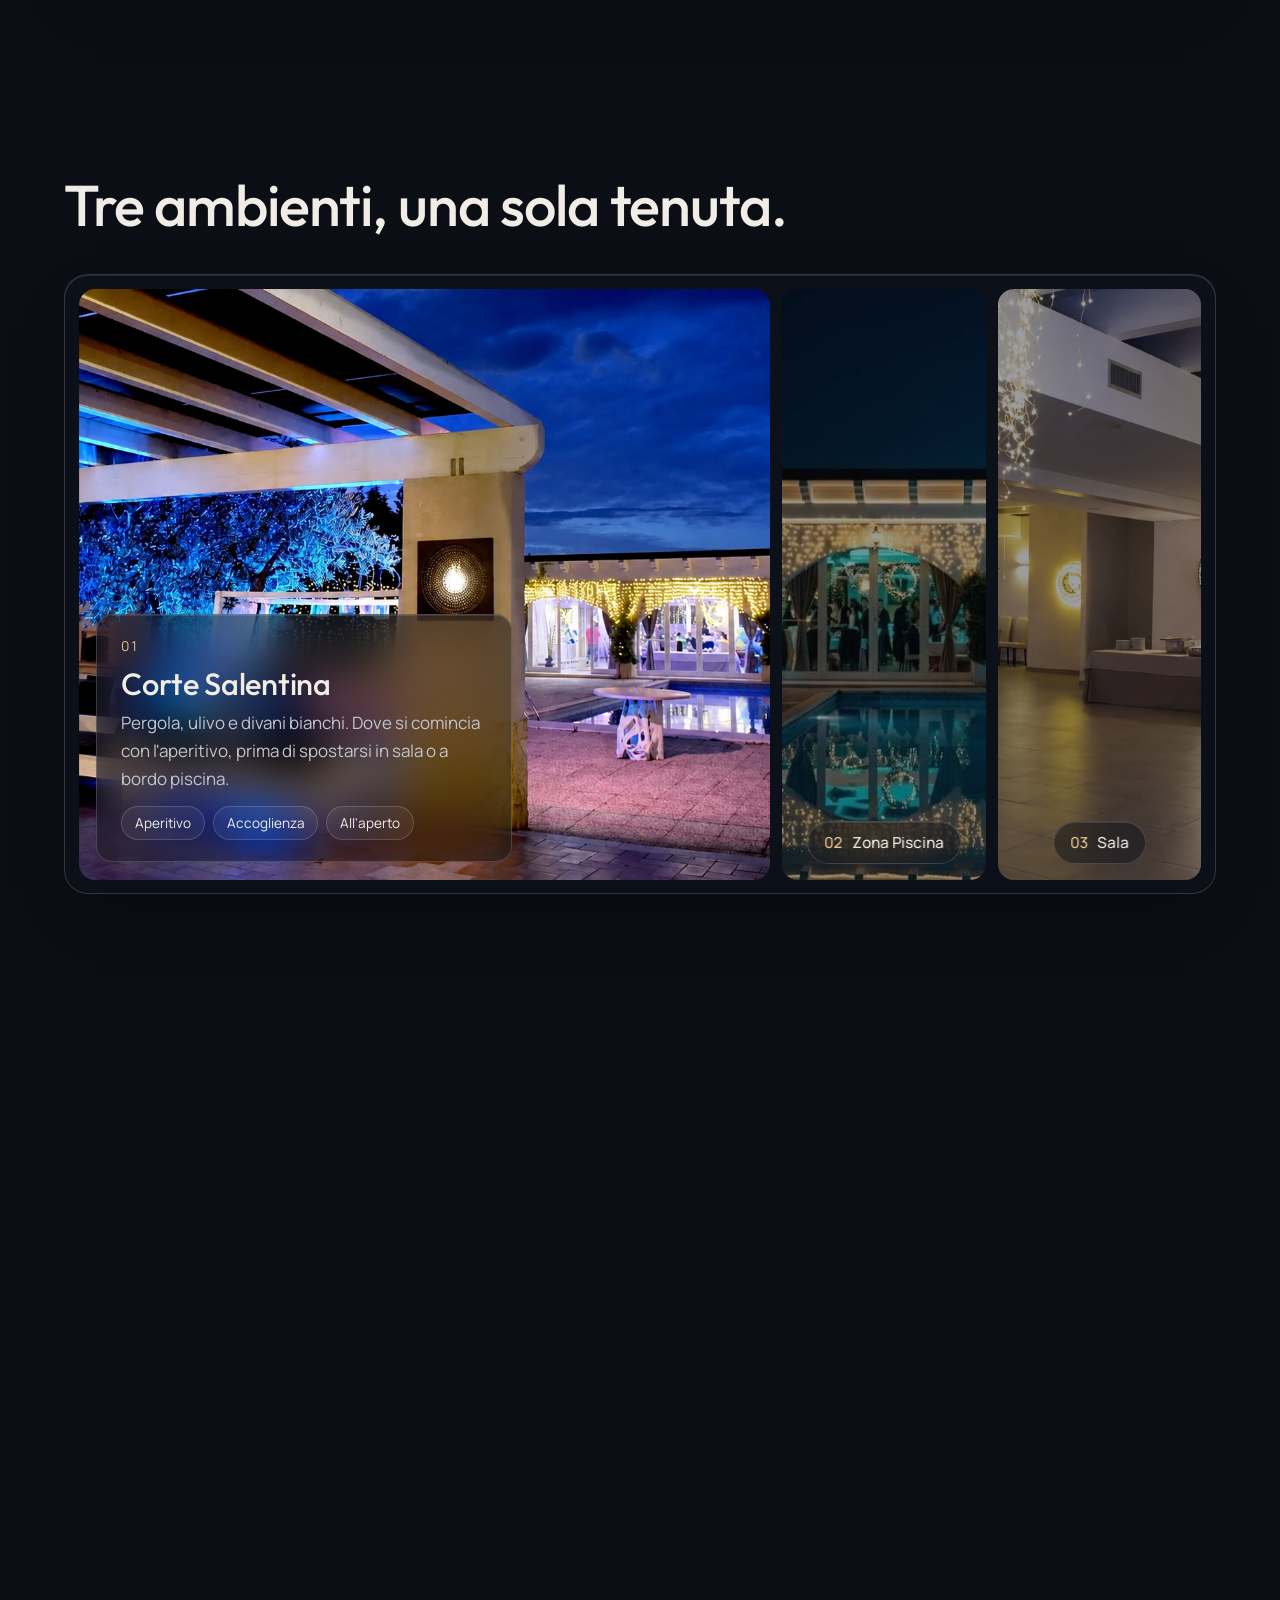
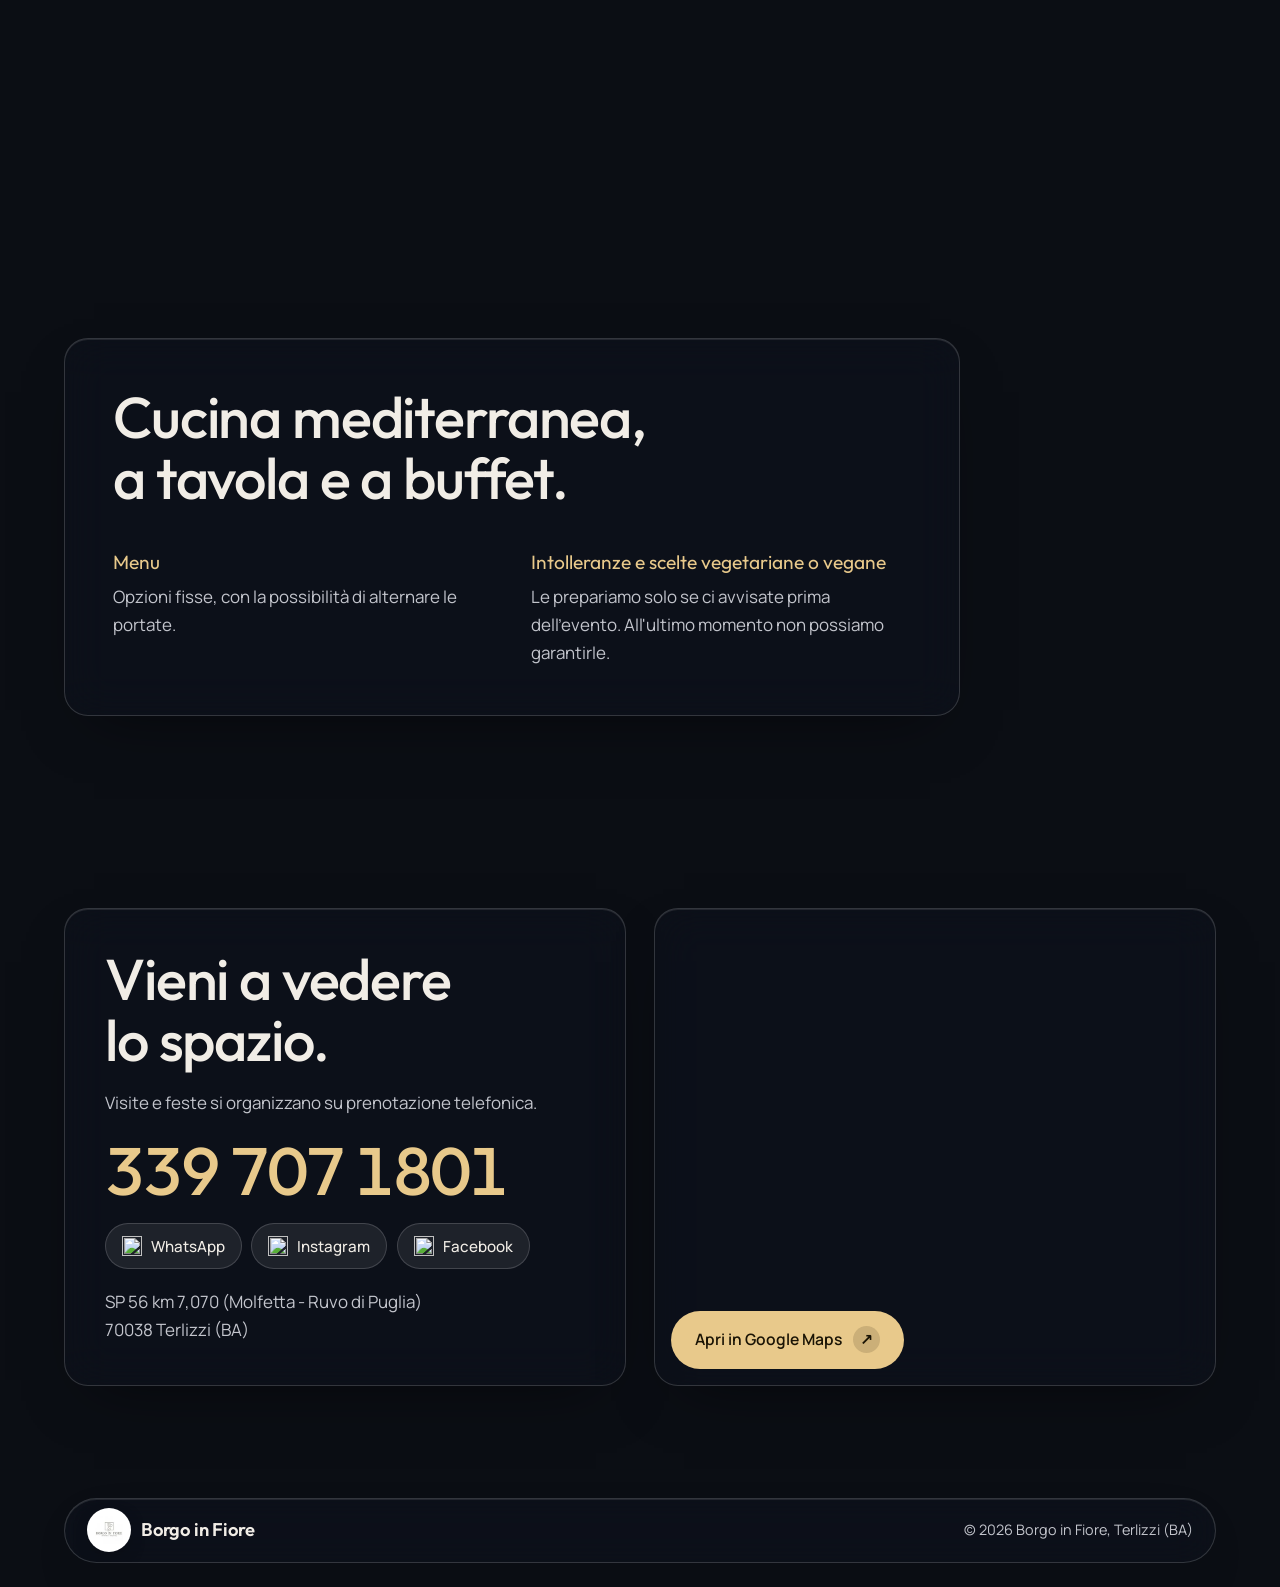
==== commit 5e9b606a: "fixed phone navbar" ====
--- a/index.html
+++ b/index.html
@@ -42,7 +42,7 @@
       <li><a href="#cucina">Cucina</a></li>
       <li><a href="#contatti">Dove siamo</a></li>
     </ul>
-    <a href="tel:+393397071801" class="btn btn-solid btn-sm">Prenota una visita</a>
+    <a href="tel:+393397071801" class="btn btn-solid btn-sm">Prenota<span class="lg"> una visita</span></a>
   </nav>
 </header>
 
--- a/css/style.css
+++ b/css/style.css
@@ -207,21 +207,47 @@
 .js .reveal { opacity: 0; transform: translateY(28px); filter: blur(8px); transition: opacity 800ms var(--ease), transform 800ms var(--ease), filter 800ms var(--ease); }
 .js .reveal.in { opacity: 1; transform: none; filter: none; }
 
-/* Mobile */
+/* Mobile: tutto qui dentro vale solo sotto gli 860px, il desktop non cambia */
 @media (max-width: 860px) {
-  .nav-links { display: none; }
+  a, button { -webkit-tap-highlight-color: transparent; }
   .intro, .contatti, .facts { grid-template-columns: 1fr; }
-  .nav .btn { padding-inline: 0.9rem; font-size: 0.85rem; }
   .intro .inset { aspect-ratio: 16 / 10; }
-  .events { height: min(82dvh, 680px); }
+
+  /* barra a tutta larghezza, logo a sinistra, azione a destra */
+  .nav-wrap { inset: 0.65rem 0 auto; padding-inline: 0.65rem; }
+  .nav { width: 100%; padding: 0.35rem 0.4rem 0.35rem 0.4rem; gap: 0.4rem; }
+  /* logo, 4 link e pulsante su una sola riga, centrati in verticale */
+  .nav-links { gap: clamp(0.4rem, 2.4vw, 0.9rem); font-size: clamp(0.7rem, 3.5vw, 0.9rem); }
+  .nav-links a { padding-block: 0.2rem; }
+  .nav-links a::after { display: none; }
+  .nav .btn .lg { display: none; }
+  .logo-circle { width: 46px; height: 46px; padding: 6px; }
+  .nav .btn { padding: 0.6rem 0.85rem; font-size: 0.82rem; }
+
+  /* hero: testo più compatto, pulsanti comodi da toccare */
+  .hero-copy { width: calc(100% - 2.5rem); padding-block: 6rem 1.75rem; gap: 1rem; }
+  .actions { width: 100%; flex-direction: column; gap: 0.6rem; }
+  .actions .btn { width: 100%; min-height: 3.1rem; }
+
+  /* sezioni senza vuoti inutili */
+  .block { min-height: 0; padding-block: 2.25rem; }
+  .head h2 { text-shadow: 0 2px 20px rgba(0, 0, 0, 0.55); }
+
+  /* ambienti: foto sopra, testo sotto (niente scheda sopra la foto) */
+  .catalog { flex-direction: column; height: auto; gap: 0.25rem; padding: 0.5rem; }
+  .catalog .item, .catalog .item.on { flex: none; height: auto; overflow: visible; isolation: auto; display: grid; gap: 0.7rem; padding-bottom: 0.4rem; cursor: default; }
+  .catalog .item + .item { border-top: 1px solid var(--line); padding-top: 0.75rem; }
+  .catalog .item img, .catalog .item.on img { position: relative; left: 0; top: 0; width: 100%; height: auto; aspect-ratio: 4 / 3; z-index: auto; transform: none; border-radius: calc(var(--r) - 8px); }
+  .item::after, .pill { display: none; }
+  .catalog .item-text, .catalog .item-text > * { opacity: 1; transform: none; pointer-events: auto; }
+  .catalog .item-text { position: static; width: auto; padding: 0.2rem 0.6rem 0.5rem; background: none; border: 0; box-shadow: none; -webkit-backdrop-filter: none; backdrop-filter: none; }
+
+  /* eventi: titolo a capo libero, contatore nascosto (si sovrapponeva) */
+  .events { height: min(80dvh, 640px); }
+  .ev-count { display: none; }
+  .ev-left h2 { font-size: 1.35rem; padding: 0.6rem 1rem; }
   .ev-list { grid-template-columns: 1fr 1fr; }
-  .ev { padding: 0.75rem 0.9rem; }
-  .catalog { flex-direction: column; height: auto; }
-  .item, .item.on { flex: none; height: min(62dvh, 460px); cursor: default; }
-  .item img, .item.on img { transform: translateX(-50%); }
-  .item::after, .pill { display: none; }
-  .item-text, .item-text > * { opacity: 1; transform: none; pointer-events: auto; }
-  .item-text { left: 0.6rem; right: 0.6rem; width: auto; }
+  .ev { padding: 0.75rem 0.9rem; touch-action: manipulation; }
 }
 @media (max-width: 480px) { .btn { white-space: normal; } .nav .brand { display: none; } }
 
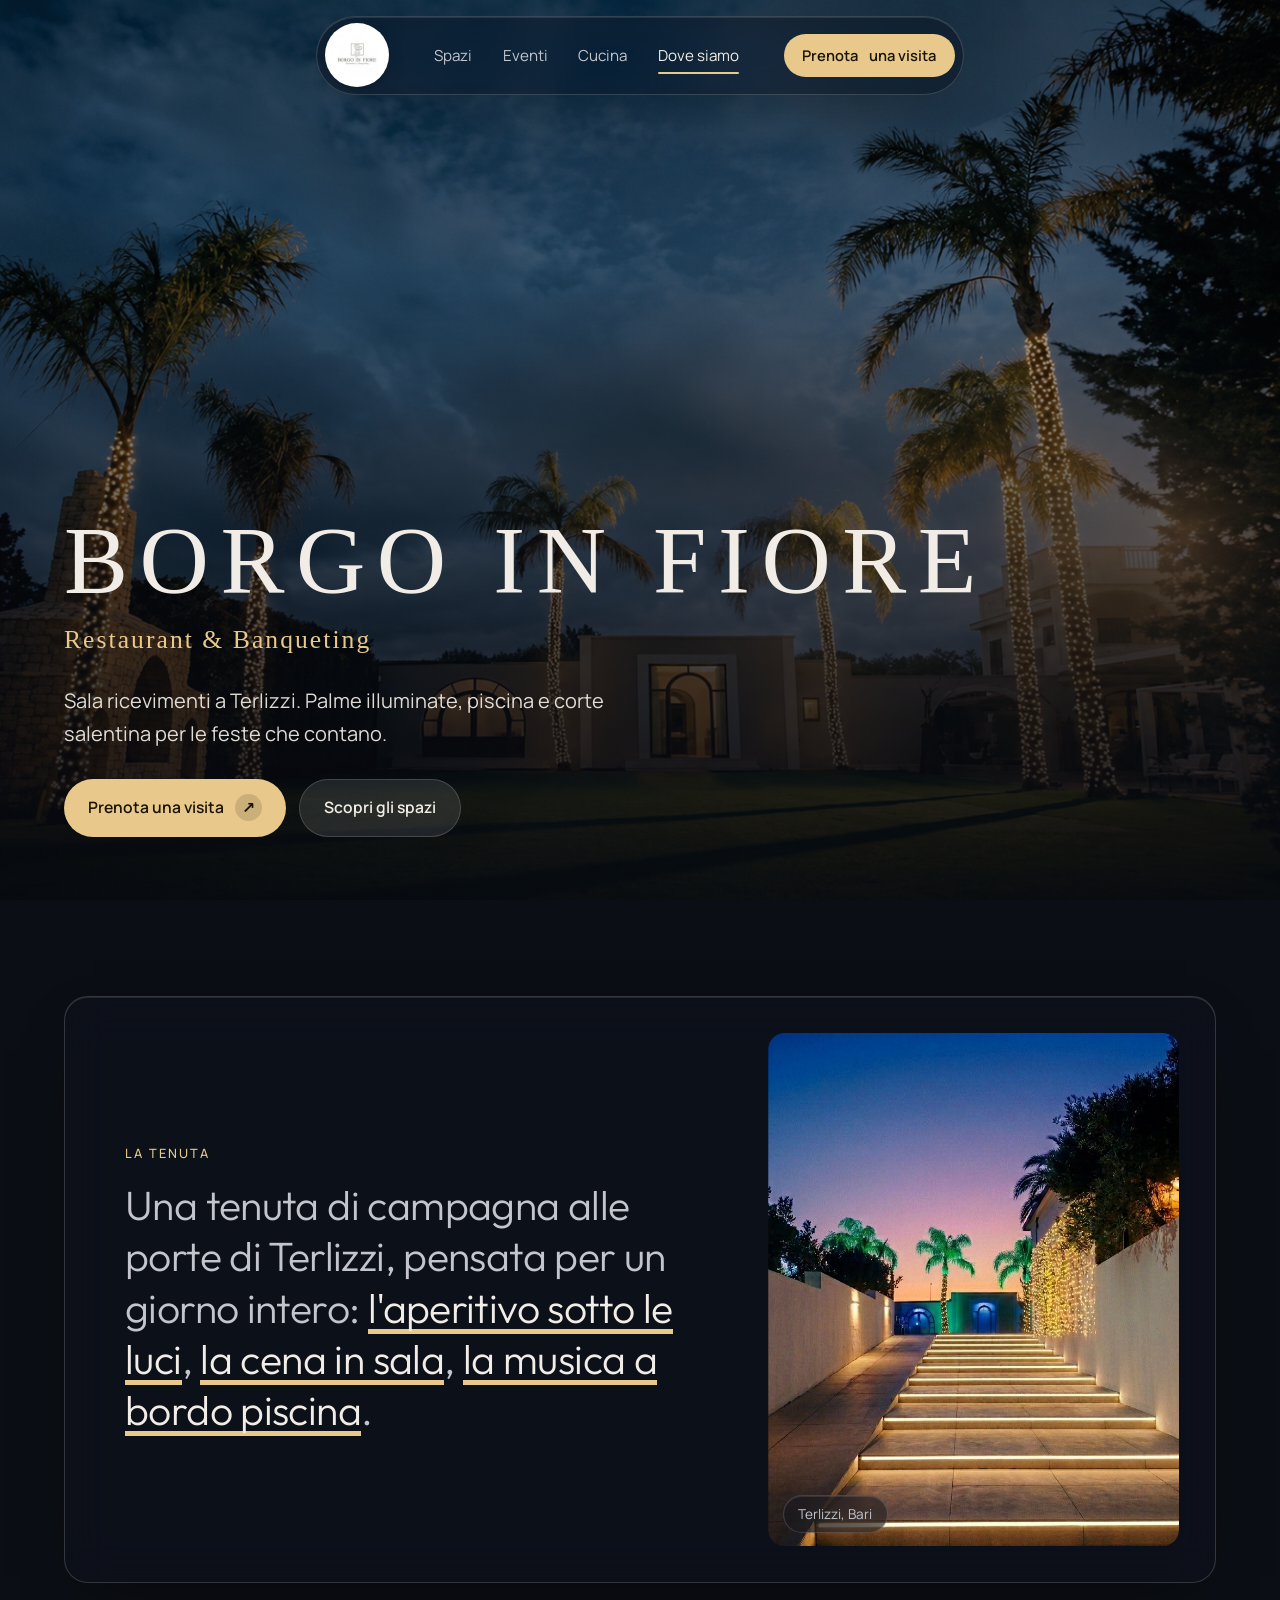
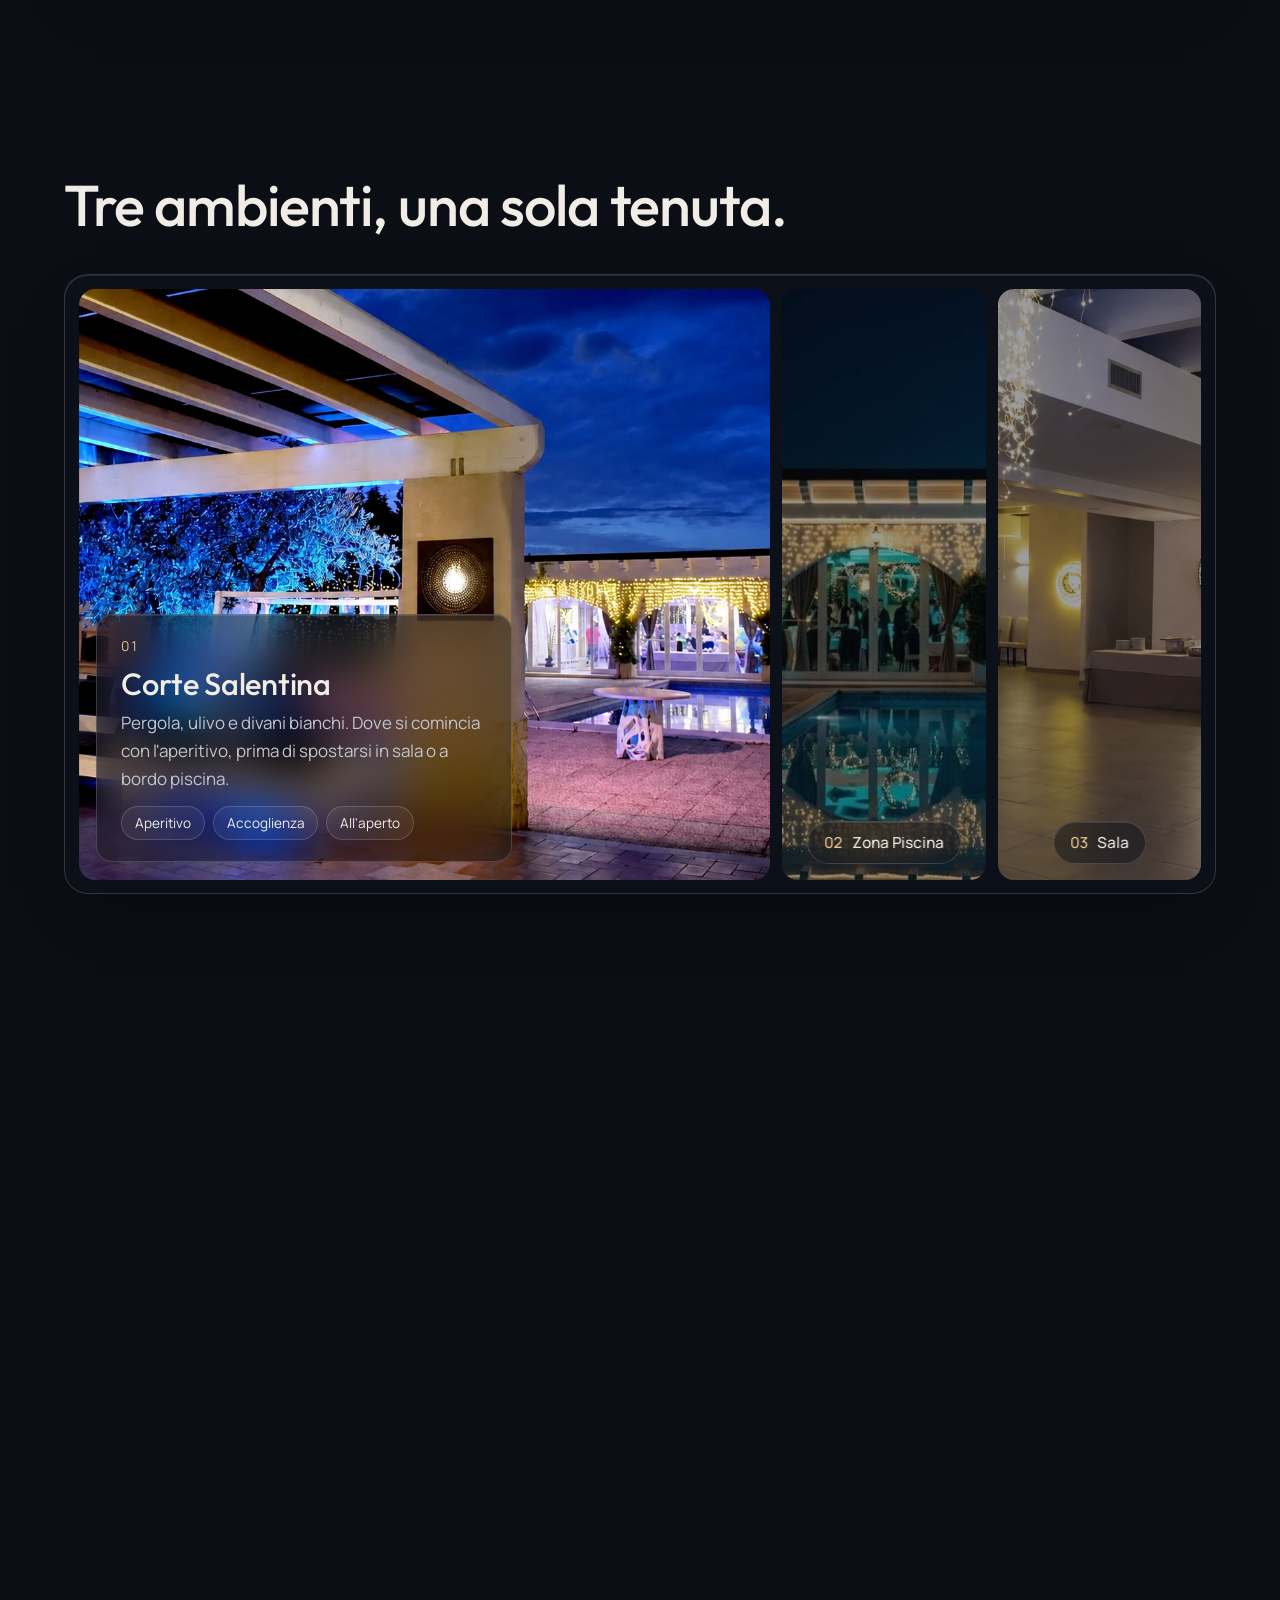
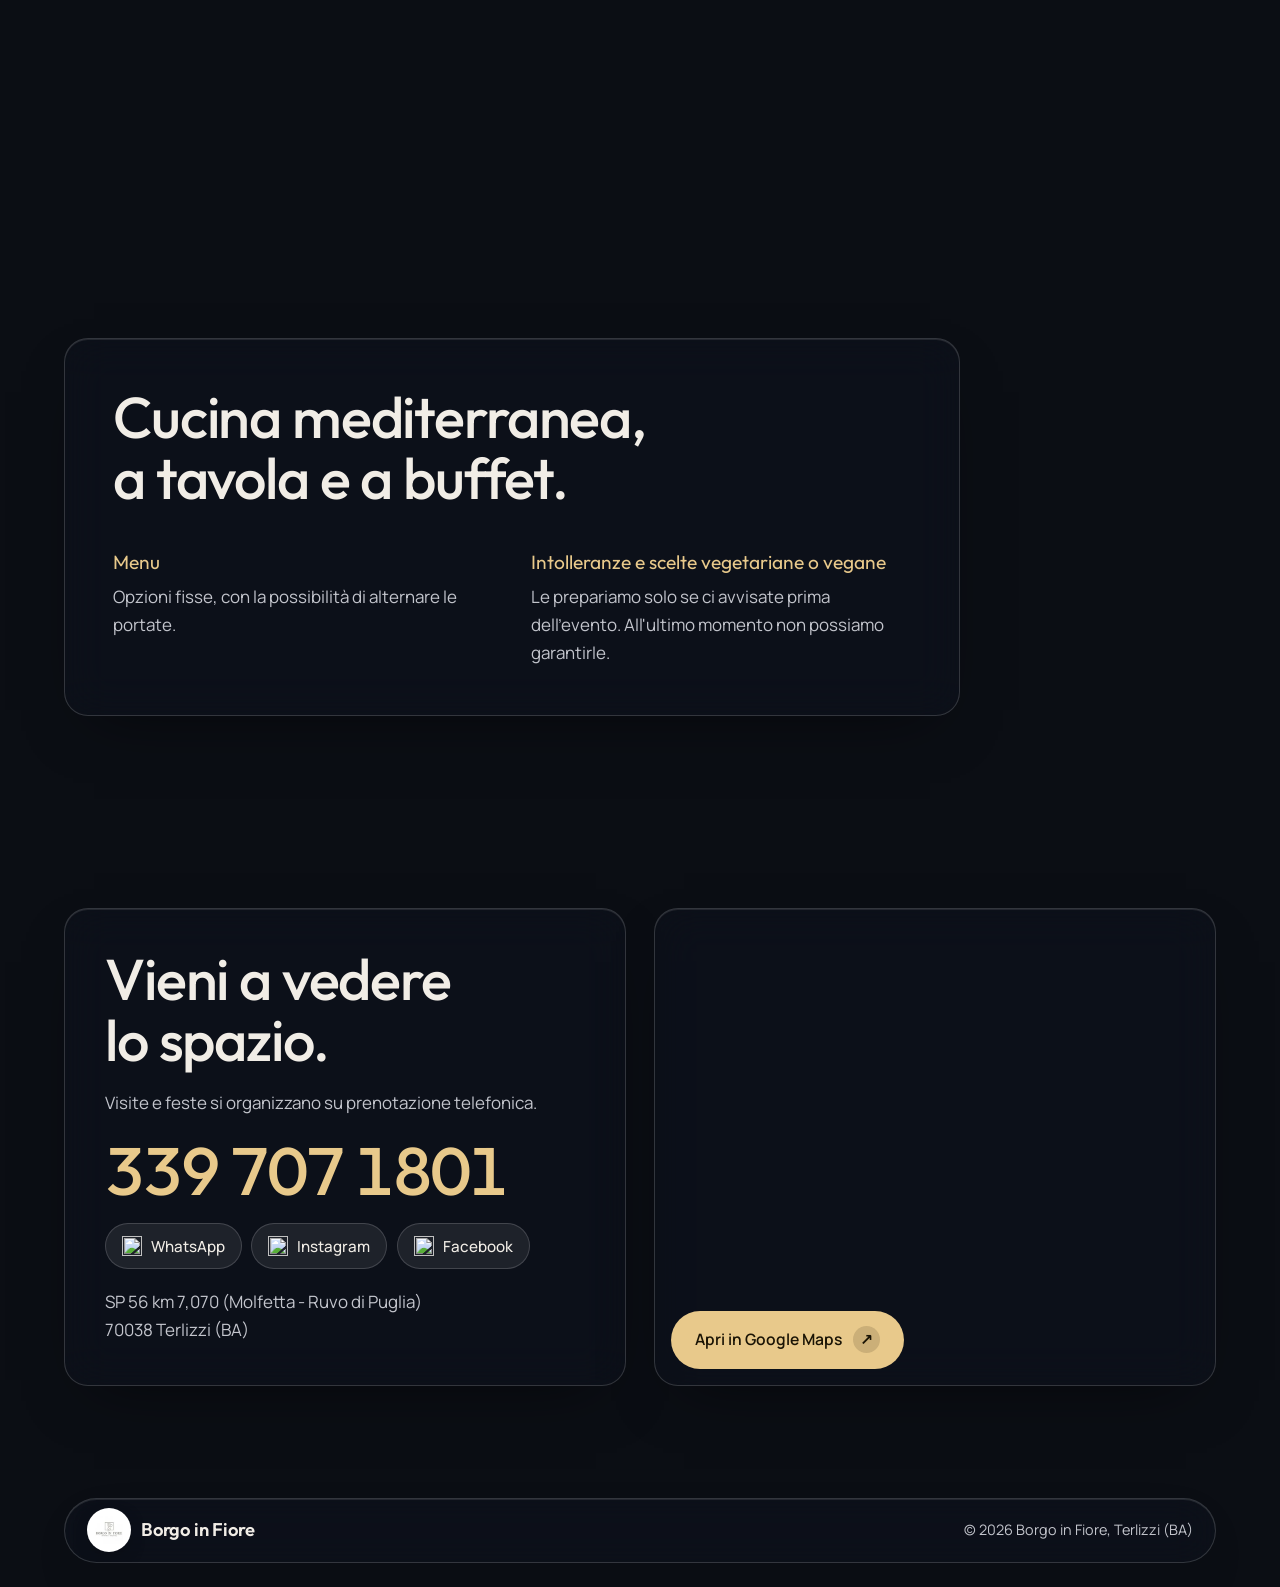
==== commit a6b6824e: "fix: bust css cache for mobile navbar" ====
--- a/index.html
+++ b/index.html
@@ -16,7 +16,7 @@
 <link rel="preconnect" href="https://fonts.googleapis.com">
 <link rel="preconnect" href="https://fonts.gstatic.com" crossorigin>
 <link href="https://fonts.googleapis.com/css2?family=Outfit:wght@300;400;500;600&family=Manrope:wght@400;500;600&display=swap" rel="stylesheet">
-<link rel="stylesheet" href="css/style.css">
+<link rel="stylesheet" href="css/style.css?v=2">
 </head>
 <body>
 
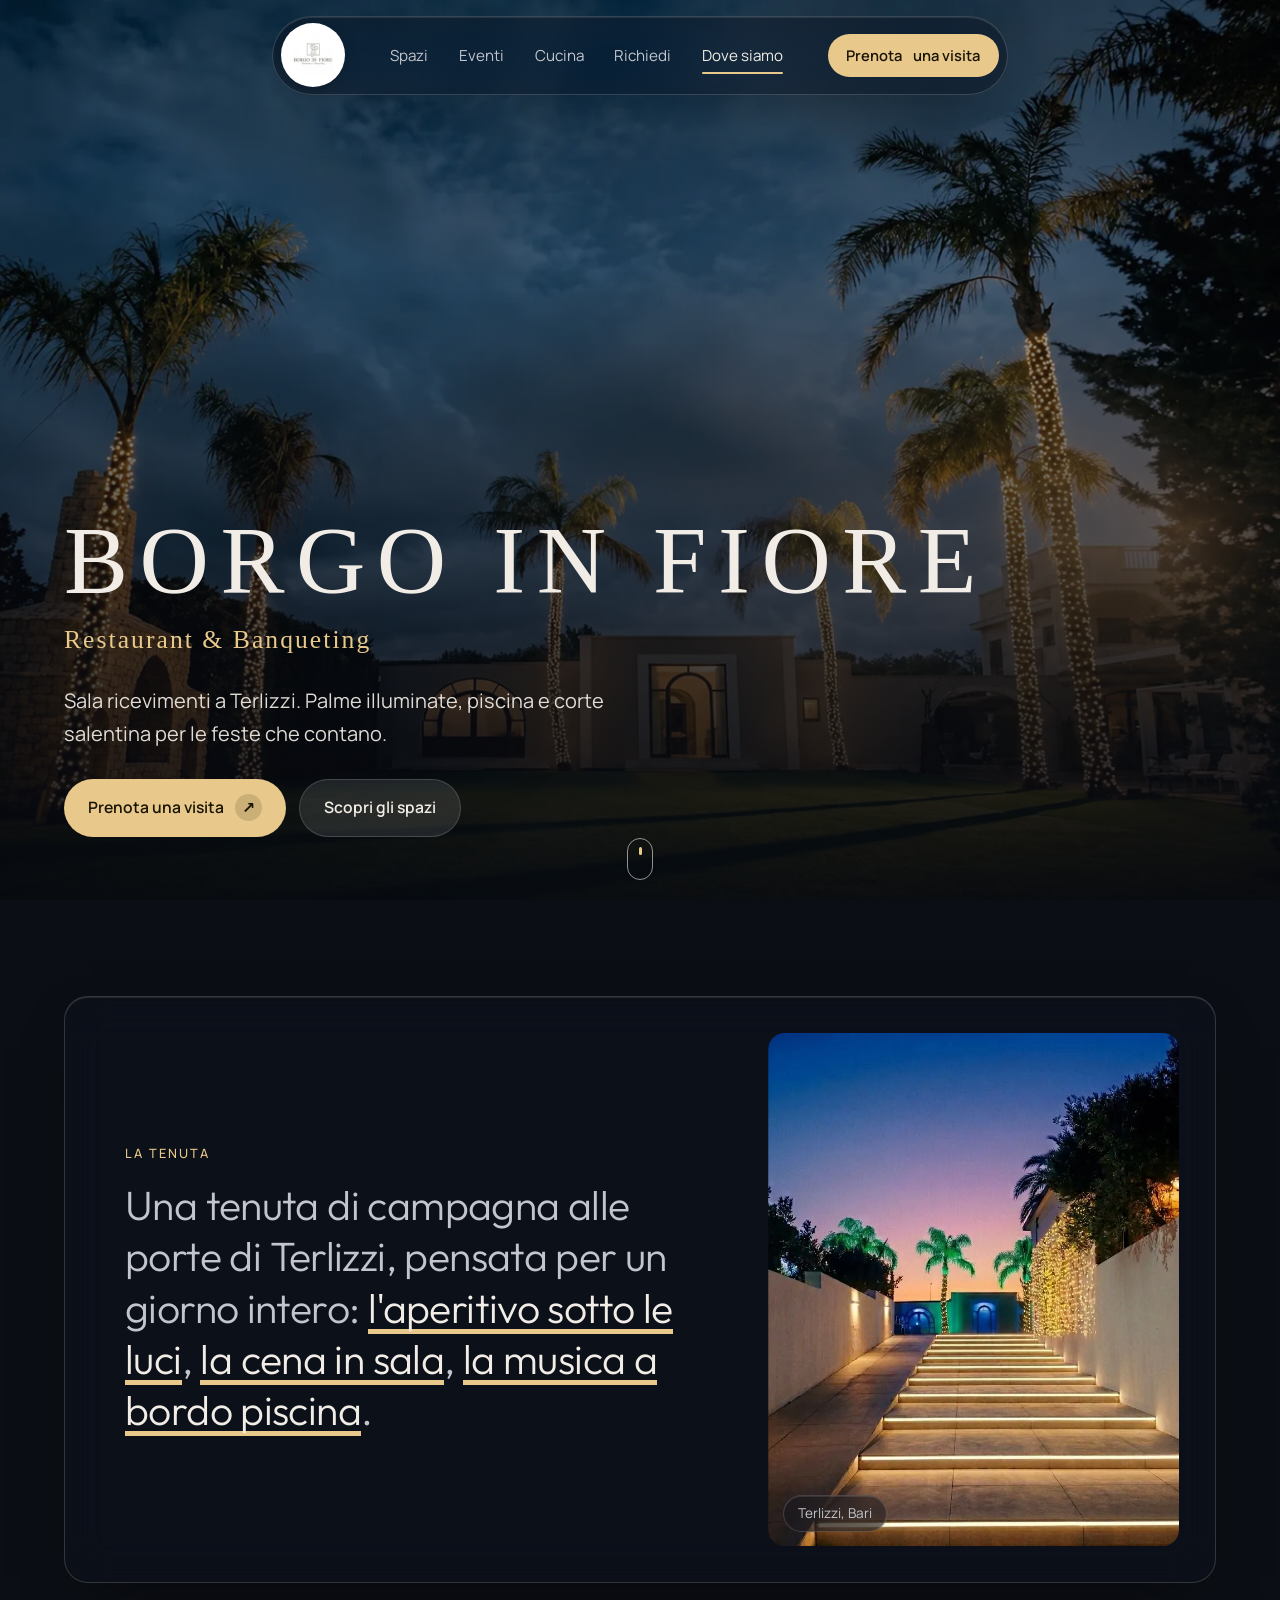
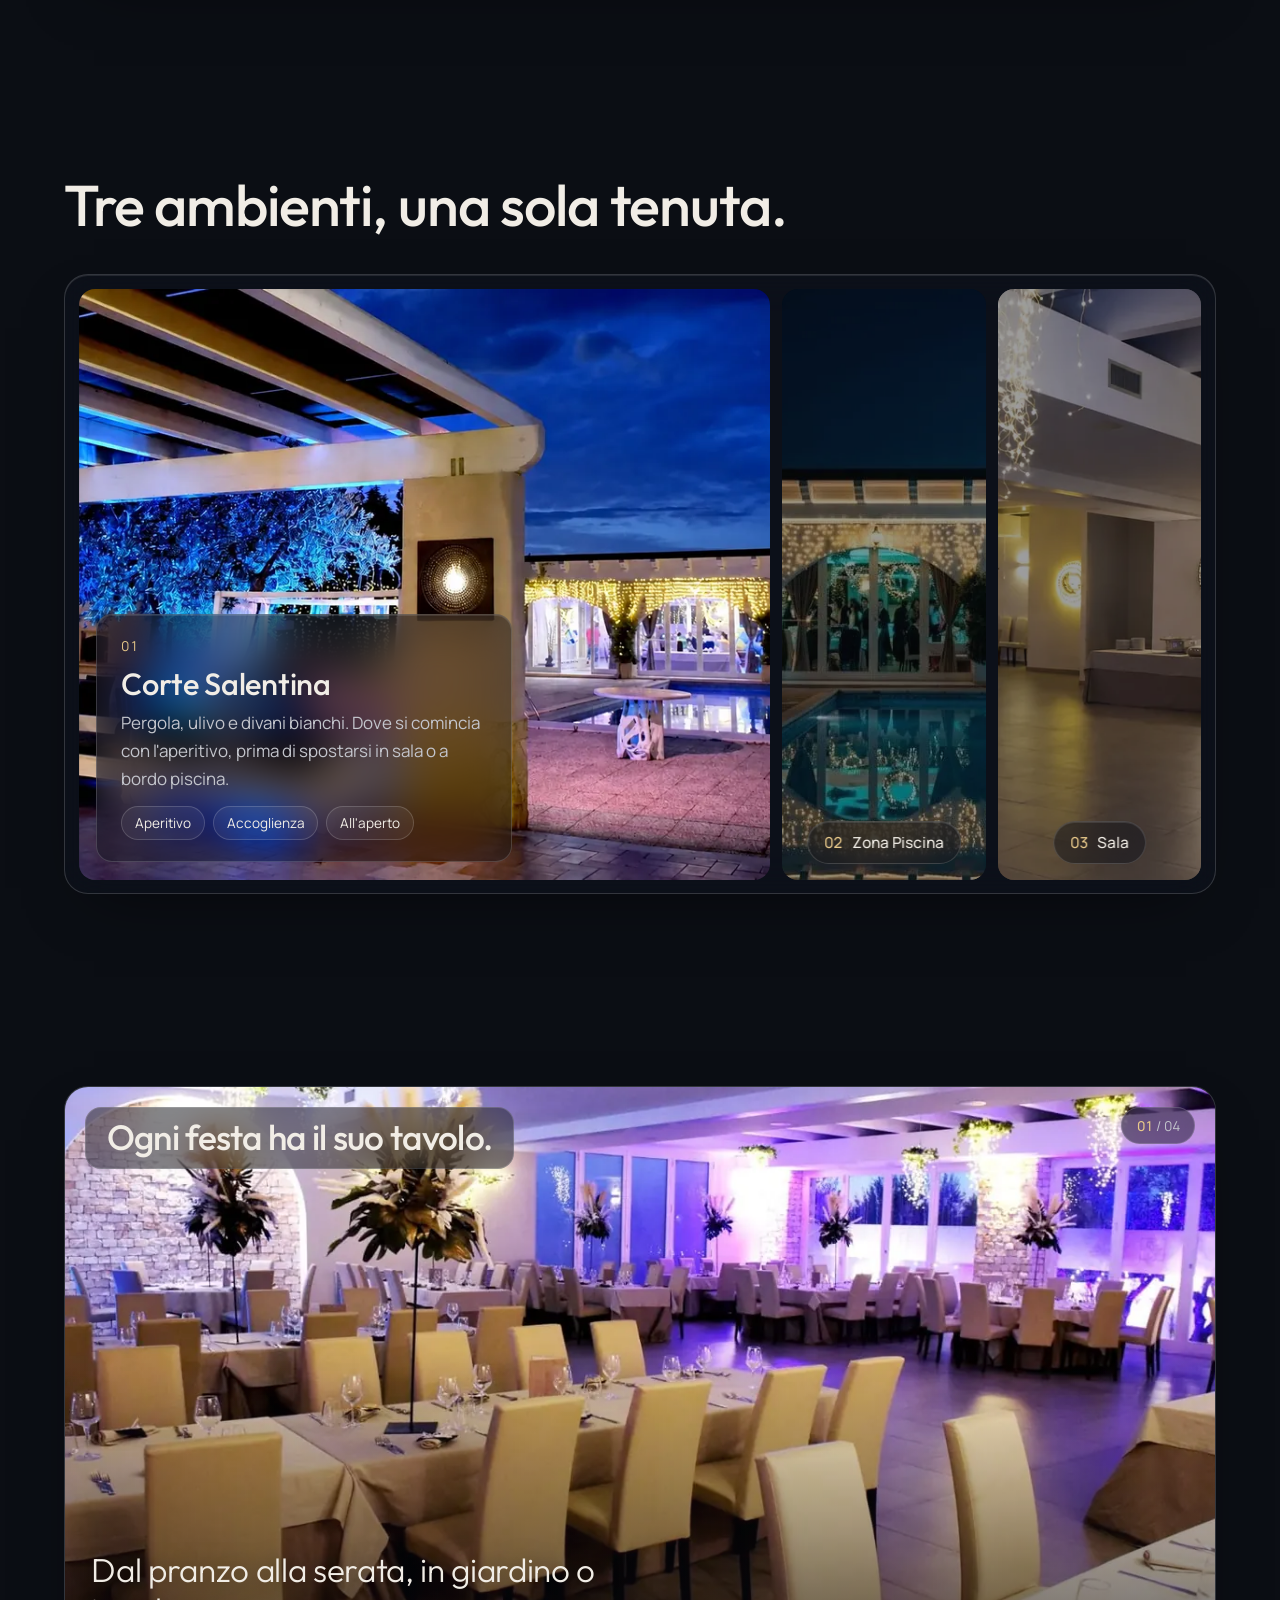
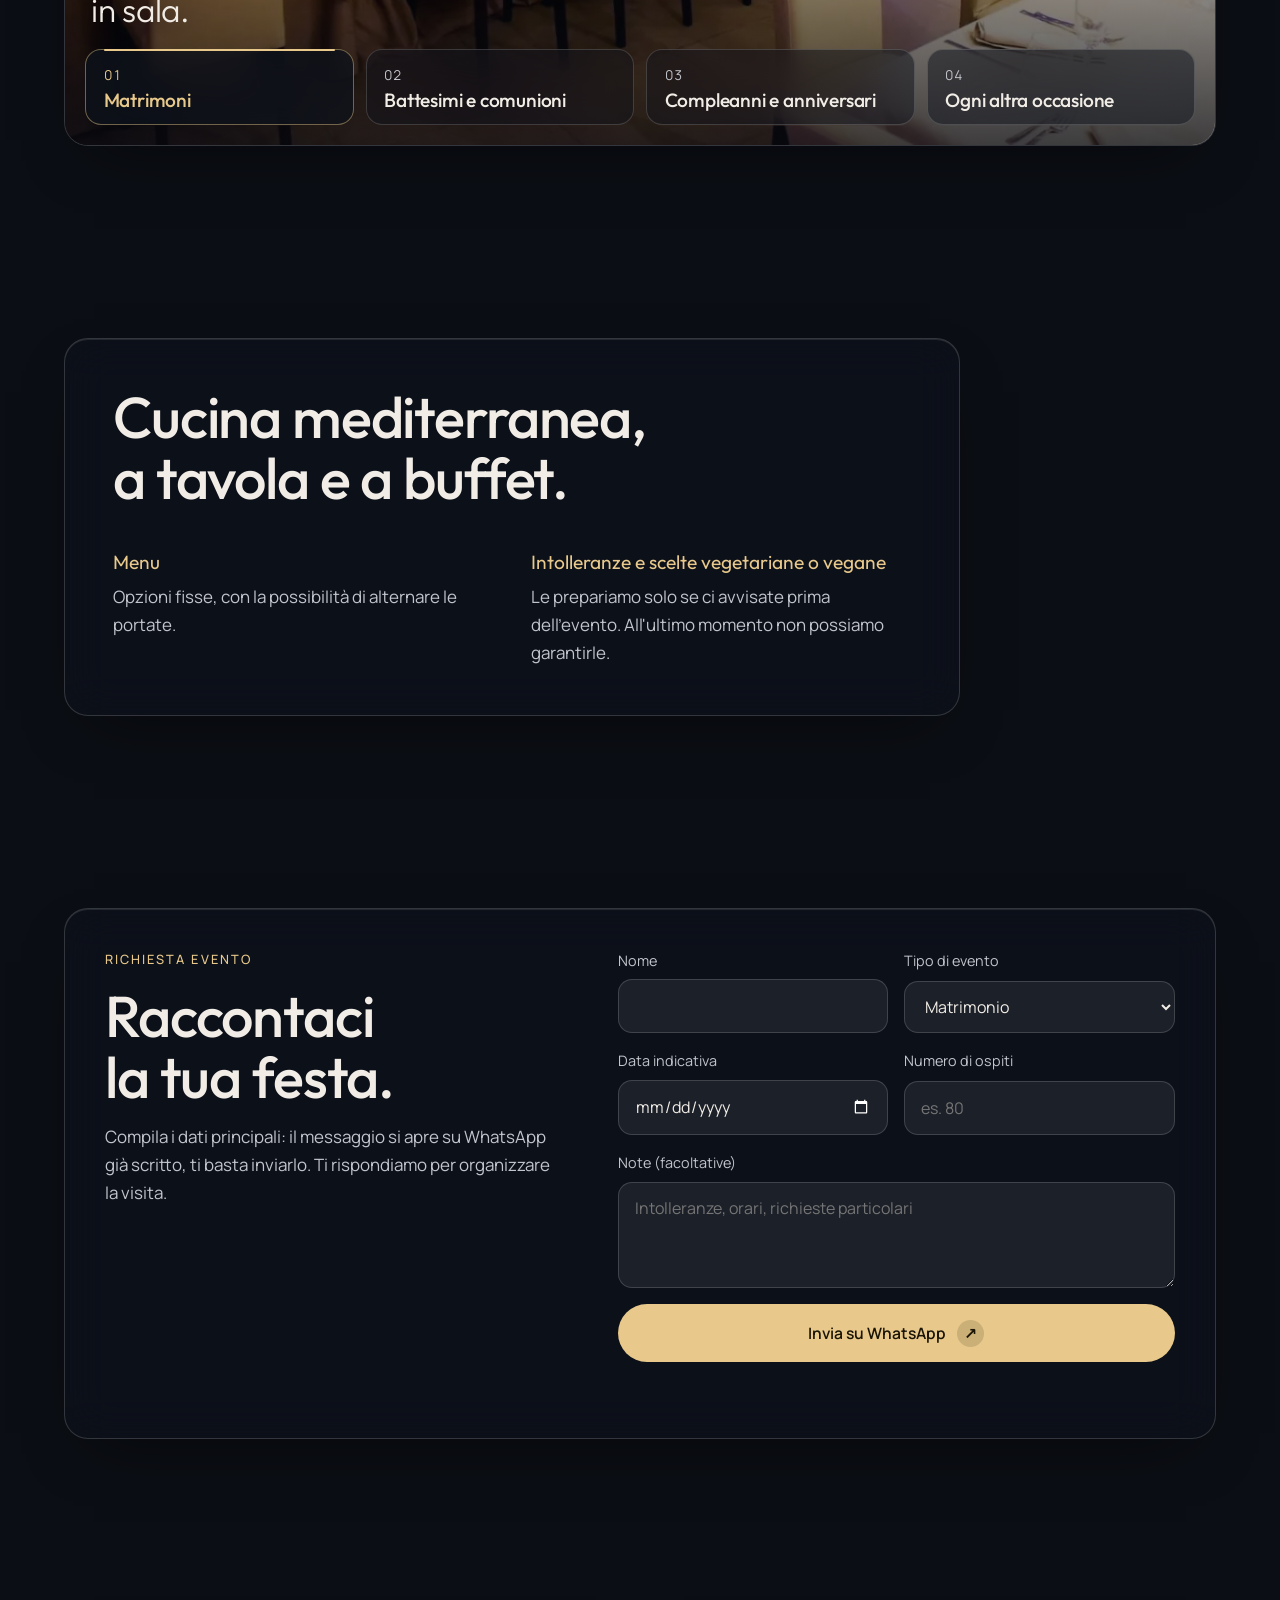
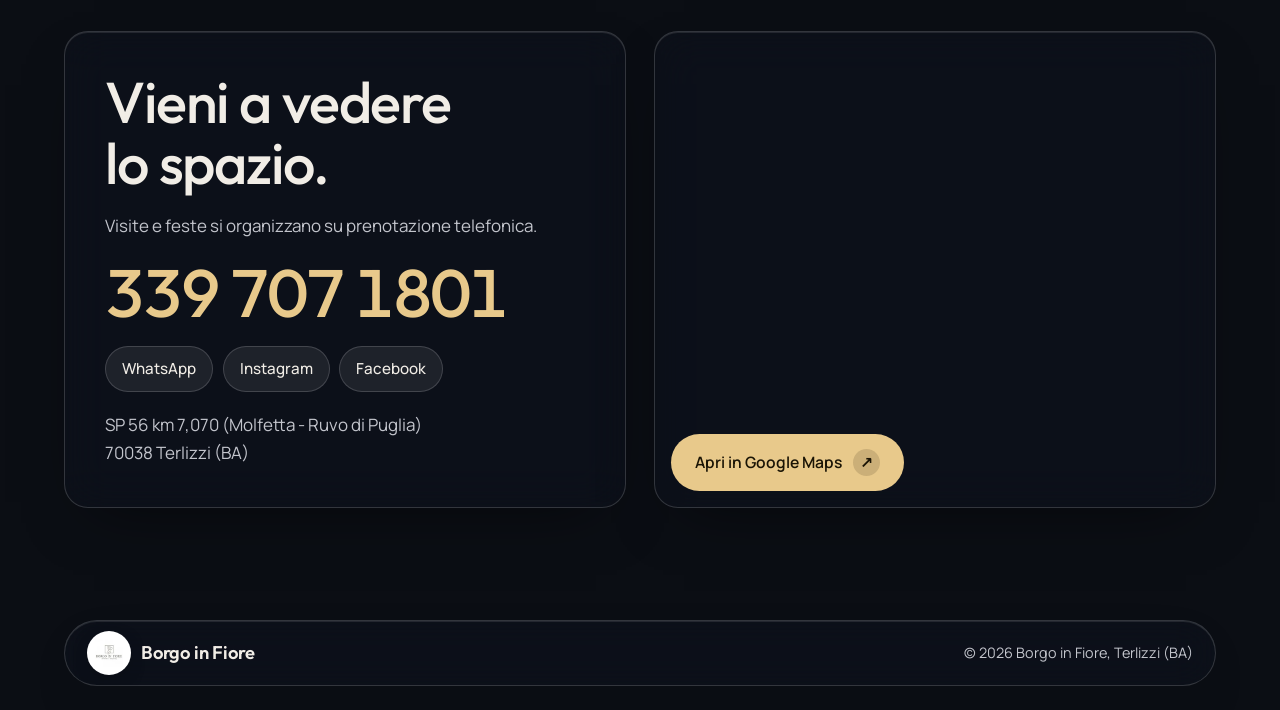
==== commit ea9f4813: "feat: aggiunge sito v5 (codice, immagini, font) - index.html, css e js riscritti con UI mobile e ani" ====
--- a/index.html
+++ b/index.html
@@ -2,47 +2,74 @@
 <html lang="it">
 <head>
 <meta charset="UTF-8">
-<meta name="viewport" content="width=device-width, initial-scale=1.0">
+<meta name="viewport" content="width=device-width, initial-scale=1.0, viewport-fit=cover">
 <meta name="color-scheme" content="dark">
+<meta name="theme-color" content="#0b0e14">
 <title>Borgo in Fiore | Sala ricevimenti a Terlizzi (BA)</title>
 <meta name="description" content="Borgo in Fiore, sala ricevimenti a Terlizzi (BA): matrimoni, battesimi, comunioni, compleanni e feste. Sala, zona piscina e corte salentina, cucina mediterranea.">
+<meta property="og:type" content="website">
+<meta property="og:locale" content="it_IT">
 <meta property="og:title" content="Borgo in Fiore | Sala ricevimenti a Terlizzi">
 <meta property="og:description" content="Matrimoni, battesimi, comunioni e feste tra palme illuminate, piscina e corte salentina.">
-<meta property="og:image" content="assets/675541598_1841074627263019_4390162280220839442_n.jpg">
+<meta property="og:image" content="assets/img/zona-piscina.webp">
 <link rel="icon" href="favicon.ico" sizes="any">
 <link rel="icon" type="image/png" sizes="32x32" href="assets/favicon-32.png">
 <link rel="apple-touch-icon" href="assets/apple-touch-icon.png">
-<meta name="theme-color" content="#0b0e14">
-<link rel="preconnect" href="https://fonts.googleapis.com">
-<link rel="preconnect" href="https://fonts.gstatic.com" crossorigin>
-<link href="https://fonts.googleapis.com/css2?family=Outfit:wght@300;400;500;600&family=Manrope:wght@400;500;600&display=swap" rel="stylesheet">
-<link rel="stylesheet" href="css/style.css?v=2">
+<link rel="preload" href="assets/fonts/outfit-latin.woff2" as="font" type="font/woff2" crossorigin>
+<link rel="preload" href="assets/fonts/manrope-latin.woff2" as="font" type="font/woff2" crossorigin>
+<link rel="preload" href="assets/img/bg-hero.webp" as="image" fetchpriority="high">
+<link rel="stylesheet" href="css/style.css?v=5">
+<script type="application/ld+json">
+{
+  "@context": "https://schema.org",
+  "@type": "EventVenue",
+  "name": "Borgo in Fiore",
+  "description": "Sala ricevimenti con sala, zona piscina e corte salentina a Terlizzi (BA). Matrimoni, battesimi, comunioni, compleanni e feste, con cucina mediterranea.",
+  "telephone": "+393397071801",
+  "address": {
+    "@type": "PostalAddress",
+    "streetAddress": "SP 56 km 7,070 (Molfetta - Ruvo di Puglia)",
+    "postalCode": "70038",
+    "addressLocality": "Terlizzi",
+    "addressRegion": "BA",
+    "addressCountry": "IT"
+  },
+  "hasMap": "https://maps.app.goo.gl/mKuBH1JZo2zrpnsy7",
+  "sameAs": [
+    "https://www.instagram.com/borgoinfioreterlizzi/",
+    "https://www.facebook.com/borgoinfioreterlizzi/"
+  ]
+}
+</script>
 </head>
 <body>
 
 <a href="#spazi" class="skip">Vai ai contenuti</a>
-
-<!-- Sfondo fisso: cambia foto in base alla sezione visibile -->
+<div class="progress" aria-hidden="true"></div>
+
+<!-- Sfondo fisso: la foto cambia in base alla sezione visibile -->
 <div class="bg" aria-hidden="true">
-  <img class="on" src="assets/ChatGPT%20Image%202%20ago%202026%2C%2016_32_55.png" alt="" width="1670" height="942" fetchpriority="high">
-  <img src="assets/498224736_1537820167588468_5849240935294033514_n.jpg" alt="" width="1600" height="762">
-  <img src="assets/476910412_1452061686164317_9077856765042729712_n.jpg" alt="" width="1440" height="754">
-  <img src="assets/1.jpg" alt="" width="1600" height="723">
-  <img src="assets/758896603_1578591967144572_505424246421738127_n.jpg" alt="" width="1600" height="1067">
-  <img src="assets/bg-cancello.jpg" alt="" width="1982" height="1092">
+  <img class="on" src="assets/img/bg-hero.webp" alt="" width="1670" height="942" fetchpriority="high">
+  <img src="assets/img/bg-borgo.webp" alt="" width="1600" height="762" loading="lazy">
+  <img src="assets/img/bg-sera.webp" alt="" width="1440" height="754" loading="lazy">
+  <img src="assets/img/bg-giardino.webp" alt="" width="1600" height="723" loading="lazy">
+  <img src="assets/img/bg-tavola.webp" alt="" width="1600" height="1067" loading="lazy">
+  <img src="assets/img/bg-cancello.webp" alt="" width="1920" height="1058" loading="lazy">
   <div class="bg-tint"></div>
 </div>
 
 <header class="nav-wrap">
   <nav class="nav glass-bar" aria-label="Navigazione principale">
-    <a href="#top" class="wordmark" aria-label="Borgo in Fiore, torna in alto"><span class="logo-circle"><img src="assets/logo%20grezzo.webp" alt="" width="64" height="64"></span></a>
-    <ul class="nav-links">
+    <a href="#top" class="wordmark" aria-label="Borgo in Fiore, torna in alto"><span class="logo-circle"><img src="assets/img/logo.webp" alt="" width="64" height="64"></span></a>
+    <ul class="nav-links" id="menu">
       <li><a href="#spazi">Spazi</a></li>
       <li><a href="#eventi">Eventi</a></li>
       <li><a href="#cucina">Cucina</a></li>
+      <li><a href="#richiesta">Richiedi</a></li>
       <li><a href="#contatti">Dove siamo</a></li>
     </ul>
     <a href="tel:+393397071801" class="btn btn-solid btn-sm">Prenota<span class="lg"> una visita</span></a>
+    <button class="burger" type="button" aria-label="Apri il menu" aria-expanded="false" aria-controls="menu"><span></span><span></span></button>
   </nav>
 </header>
 
@@ -57,27 +84,28 @@
       </div>
       <p class="hero-sub">Sala ricevimenti a Terlizzi. Palme illuminate, piscina e corte salentina per le feste che contano.</p>
       <div class="actions">
-        <a href="tel:+393397071801" class="btn btn-solid">Prenota una visita <span class="btn-arrow" aria-hidden="true">&#8599;</span></a>
+        <a href="tel:+393397071801" class="btn btn-solid btn-shimmer">Prenota una visita <span class="btn-arrow" aria-hidden="true">&#8599;</span></a>
         <a href="#spazi" class="btn btn-glass">Scopri gli spazi</a>
       </div>
     </div>
-  </section>
-
-  <!-- INTRO: pannello vetro con foto incassata -->
-  <section class="block wrap" data-bg="1">
-    <div class="glass intro reveal">
+    <a href="#intro" class="scroll-cue" aria-label="Scorri alla prossima sezione"><span></span></a>
+  </section>
+
+  <!-- INTRO -->
+  <section class="block wrap" id="intro" data-bg="1">
+    <div class="glass spot intro reveal">
       <div class="intro-copy">
         <span class="kicker">La tenuta</span>
         <p class="intro-text">Una tenuta di campagna alle porte di Terlizzi, pensata per un giorno intero: <em>l'aperitivo sotto le luci</em>, <em>la cena in sala</em>, <em>la musica a bordo piscina</em>.</p>
       </div>
       <figure class="intro-fig">
-        <img class="inset" src="assets/701254844_1865524698151345_3499816407530299283_n.jpg" alt="La scalinata illuminata che porta alla corte, al calar della sera" width="1024" height="944" loading="lazy">
+        <img class="inset" src="assets/img/tenuta-scalinata.webp" alt="La scalinata illuminata che porta alla corte, al calar della sera" width="1000" height="922" loading="lazy">
         <figcaption class="glass-bar">Terlizzi, Bari</figcaption>
       </figure>
     </div>
   </section>
 
-  <!-- SPAZI: rail di card in vetro -->
+  <!-- SPAZI -->
   <section class="block spazi" id="spazi" data-bg="2">
     <div class="wrap head reveal">
       <h2>Tre ambienti, una sola tenuta.</h2>
@@ -85,7 +113,7 @@
     <div class="wrap">
       <div class="glass catalog reveal">
         <article class="item on" tabindex="0">
-          <img src="assets/ChatGPT%20Image%202%20ago%202026%2C%2016_16_40.png" alt="La corte salentina con pergola, ulivo illuminato di blu e divani bianchi" width="1866" height="843" loading="lazy">
+          <img src="assets/img/corte-salentina.webp" alt="La corte salentina con pergola, ulivo illuminato di blu e divani bianchi" width="1400" height="632" loading="lazy">
           <span class="pill"><b>01</b>Corte Salentina</span>
           <div class="item-text">
             <span class="num">01</span>
@@ -95,7 +123,7 @@
           </div>
         </article>
         <article class="item" tabindex="0">
-          <img src="assets/673728211_1839396420764173_5175422886015201856_n.jpg" alt="La zona piscina di sera, con la sala ad archi che si riflette nell'acqua" width="949" height="701" loading="lazy">
+          <img src="assets/img/zona-piscina.webp" alt="La zona piscina di sera, con la sala ad archi che si riflette nell'acqua" width="949" height="701" loading="lazy">
           <span class="pill"><b>02</b>Zona Piscina</span>
           <div class="item-text">
             <span class="num">02</span>
@@ -105,7 +133,7 @@
           </div>
         </article>
         <article class="item" tabindex="0">
-          <img src="assets/462c7ab5-efd4-4c7c-94ff-6acf03f5ebc7.png" alt="La sala interna con tavoli imperiali, pareti in pietra e luci sospese" width="1817" height="866" loading="lazy">
+          <img src="assets/img/sala.webp" alt="La sala interna con tavoli imperiali, pareti in pietra e luci sospese" width="1400" height="667" loading="lazy">
           <span class="pill"><b>03</b>Sala</span>
           <div class="item-text">
             <span class="num">03</span>
@@ -118,34 +146,34 @@
     </div>
   </section>
 
-  <!-- EVENTI: selettore con anteprima -->
+  <!-- EVENTI -->
   <section class="block wrap" id="eventi" data-bg="3">
     <div class="glass events reveal">
       <div class="ev-left">
         <h2>Ogni festa ha il suo tavolo.</h2>
         <div class="ev-dock">
-        <p class="ev-desc" aria-live="polite"></p>
-        <ul class="ev-list">
-          <li><button class="ev on" type="button" data-i="0" aria-pressed="true"><span class="ev-n">01</span><h3>Matrimoni</h3><span class="ev-more"><span>Dal pranzo alla serata, in giardino o in sala.</span></span></button></li>
-          <li><button class="ev" type="button" data-i="1" aria-pressed="false"><span class="ev-n">02</span><h3>Battesimi e comunioni</h3><span class="ev-more"><span>Cerimonie e pranzi di famiglia, con torta e allestimento.</span></span></button></li>
-          <li><button class="ev" type="button" data-i="2" aria-pressed="false"><span class="ev-n">03</span><h3>Compleanni e anniversari</h3><span class="ev-more"><span>Dai diciotto anni alle ricorrenze di una vita.</span></span></button></li>
-          <li><button class="ev" type="button" data-i="3" aria-pressed="false"><span class="ev-n">04</span><h3>Ogni altra occasione</h3><span class="ev-more"><span>Raccontaci cosa festeggi, ne parliamo insieme.</span></span></button></li>
-        </ul>
+          <p class="ev-desc" aria-live="polite"></p>
+          <ul class="ev-list">
+            <li><button class="ev on" type="button" data-tipo="Matrimonio" aria-pressed="true"><span class="ev-n">01</span><h3>Matrimoni</h3><span class="ev-more"><span>Dal pranzo alla serata, in giardino o in sala.</span></span></button></li>
+            <li><button class="ev" type="button" data-tipo="Battesimo o comunione" aria-pressed="false"><span class="ev-n">02</span><h3>Battesimi e comunioni</h3><span class="ev-more"><span>Cerimonie e pranzi di famiglia, con torta e allestimento.</span></span></button></li>
+            <li><button class="ev" type="button" data-tipo="Compleanno o anniversario" aria-pressed="false"><span class="ev-n">03</span><h3>Compleanni e anniversari</h3><span class="ev-more"><span>Dai diciotto anni alle ricorrenze di una vita.</span></span></button></li>
+            <li><button class="ev" type="button" data-tipo="Altra occasione" aria-pressed="false"><span class="ev-n">04</span><h3>Ogni altra occasione</h3><span class="ev-more"><span>Raccontaci cosa festeggi, ne parliamo insieme.</span></span></button></li>
+          </ul>
         </div>
       </div>
       <div class="ev-view" aria-hidden="true">
         <span class="ev-count"><b id="ev-now">01</b> / 04</span>
-        <img class="on" src="assets/498542611_1537820120921806_4130417153692847420_n.jpg" alt="" width="1600" height="806" loading="lazy">
-        <img src="assets/ev-battesimi.jpg" alt="" width="2048" height="1908" loading="lazy">
-        <img src="assets/ev-compleanni.jpg" alt="" width="2048" height="1878" loading="lazy">
-        <img src="assets/756227266_749641184909458_1782108030710818787_n.jpg" alt="" width="1600" height="967" loading="lazy">
+        <img class="on" src="assets/img/ev-matrimoni.webp" alt="" width="1400" height="705" loading="lazy">
+        <img src="assets/img/ev-battesimi.webp" alt="" width="1400" height="1304" loading="lazy">
+        <img src="assets/img/ev-compleanni.webp" alt="" width="1400" height="1284" loading="lazy">
+        <img src="assets/img/ev-altro.webp" alt="" width="1400" height="846" loading="lazy">
       </div>
     </div>
   </section>
 
   <!-- CUCINA -->
   <section class="block wrap" id="cucina" data-bg="4">
-    <div class="glass cucina reveal">
+    <div class="glass spot cucina reveal">
       <h2>Cucina mediterranea, a tavola e a buffet.</h2>
       <dl class="facts">
         <div><dt>Menu</dt><dd>Opzioni fisse, con la possibilità di alternare le portate.</dd></div>
@@ -154,17 +182,52 @@
     </div>
   </section>
 
+  <!-- RICHIESTA EVENTO -->
+  <section class="block wrap" id="richiesta" data-bg="5">
+    <div class="glass spot request reveal">
+      <div class="req-intro">
+        <span class="kicker">Richiesta evento</span>
+        <h2>Raccontaci la tua festa.</h2>
+        <p class="muted">Compila i dati principali: il messaggio si apre su WhatsApp già scritto, ti basta inviarlo. Ti rispondiamo per organizzare la visita.</p>
+      </div>
+      <form class="req-form" id="req" novalidate>
+        <label>Nome
+          <input type="text" name="nome" autocomplete="name" required>
+        </label>
+        <label>Tipo di evento
+          <select name="tipo" id="req-tipo">
+            <option>Matrimonio</option>
+            <option>Battesimo o comunione</option>
+            <option>Compleanno o anniversario</option>
+            <option>Altra occasione</option>
+          </select>
+        </label>
+        <label>Data indicativa
+          <input type="date" name="data">
+        </label>
+        <label>Numero di ospiti
+          <input type="number" name="ospiti" min="1" inputmode="numeric" placeholder="es. 80">
+        </label>
+        <label class="wide">Note (facoltative)
+          <textarea name="note" rows="3" placeholder="Intolleranze, orari, richieste particolari"></textarea>
+        </label>
+        <button class="btn btn-solid btn-shimmer wide" type="submit">Invia su WhatsApp <span class="btn-arrow" aria-hidden="true">&#8599;</span></button>
+        <p class="form-msg wide" role="status" aria-live="polite"></p>
+      </form>
+    </div>
+  </section>
+
   <!-- CONTATTI -->
   <section class="block wrap" id="contatti" data-bg="5">
     <div class="contatti">
-      <div class="glass contact-card reveal">
+      <div class="glass spot contact-card reveal">
         <h2>Vieni a vedere lo spazio.</h2>
         <p class="muted">Visite e feste si organizzano su prenotazione telefonica.</p>
         <a href="tel:+393397071801" class="phone">339 707 1801</a>
         <ul class="social">
-          <li><a class="chip" href="https://wa.me/393397071801" rel="noopener"><img src="https://cdn.simpleicons.org/whatsapp/ece8e1" alt="" width="20" height="20">WhatsApp</a></li>
-          <li><a class="chip" href="https://www.instagram.com/borgoinfioreterlizzi/" rel="noopener"><img src="https://cdn.simpleicons.org/instagram/ece8e1" alt="" width="20" height="20">Instagram</a></li>
-          <li><a class="chip" href="https://www.facebook.com/borgoinfioreterlizzi/" rel="noopener"><img src="https://cdn.simpleicons.org/facebook/ece8e1" alt="" width="20" height="20">Facebook</a></li>
+          <li><a class="chip" href="https://wa.me/393397071801" rel="noopener">WhatsApp</a></li>
+          <li><a class="chip" href="https://www.instagram.com/borgoinfioreterlizzi/" rel="noopener">Instagram</a></li>
+          <li><a class="chip" href="https://www.facebook.com/borgoinfioreterlizzi/" rel="noopener">Facebook</a></li>
         </ul>
         <address>
           SP 56 km 7,070 (Molfetta - Ruvo di Puglia)<br>70038 Terlizzi (BA)
@@ -182,11 +245,18 @@
 
 <footer class="footer">
   <div class="wrap glass-bar footer-inner">
-    <a href="#top" class="wordmark"><span class="logo-circle logo-sm"><img src="assets/logo%20grezzo.webp" alt="" width="44" height="44"></span>Borgo in Fiore</a>
+    <a href="#top" class="wordmark"><span class="logo-circle logo-sm"><img src="assets/img/logo.webp" alt="" width="44" height="44"></span>Borgo in Fiore</a>
     <p>&copy; <span id="year">2026</span> Borgo in Fiore, Terlizzi (BA)</p>
   </div>
 </footer>
 
-<script src="js/script.js"></script>
+<!-- Barra azioni fissa, solo su telefono -->
+<nav class="dock" aria-label="Azioni rapide">
+  <a class="dock-btn" href="tel:+393397071801"><svg viewBox="0 0 24 24" width="20" height="20" aria-hidden="true"><path fill="currentColor" d="M6.6 10.8a15.1 15.1 0 0 0 6.6 6.6l2.2-2.2a1 1 0 0 1 1-.25 11.4 11.4 0 0 0 3.6.57 1 1 0 0 1 1 1V20a1 1 0 0 1-1 1A17 17 0 0 1 3 4a1 1 0 0 1 1-1h3.5a1 1 0 0 1 1 1c0 1.25.2 2.45.57 3.6a1 1 0 0 1-.25 1z"/></svg>Chiama</a>
+  <a class="dock-btn" href="https://wa.me/393397071801" rel="noopener"><svg viewBox="0 0 24 24" width="20" height="20" aria-hidden="true"><path fill="currentColor" d="M4 4h16a1 1 0 0 1 1 1v11a1 1 0 0 1-1 1H9l-4.500 3.600A.5.5 0 0 1 4 20.200V17a1 1 0 0 1-1-1V5a1 1 0 0 1 1-1z"/></svg>WhatsApp</a>
+  <a class="dock-btn dock-main" href="#richiesta">Richiedi evento</a>
+</nav>
+
+<script src="js/script.js?v=5" defer></script>
 </body>
 </html>
--- a/css/style.css
+++ b/css/style.css
@@ -1,3 +1,7 @@
+/* Font self-hosted (solo subset latino): niente richieste a terzi */
+@font-face { font-family: "Outfit"; src: url("../assets/fonts/outfit-latin.woff2") format("woff2"); font-weight: 300 600; font-style: normal; font-display: swap; }
+@font-face { font-family: "Manrope"; src: url("../assets/fonts/manrope-latin.woff2") format("woff2"); font-weight: 400 600; font-style: normal; font-display: swap; }
+
 :root {
   --bg: #0b0e14;
   --text: #f1ede6;
@@ -98,7 +102,7 @@
 .hero-copy > * { animation: rise 900ms var(--ease) both; }
 .hero-copy > :nth-child(2) { animation-delay: 90ms; }
 .hero-copy > :nth-child(3) { animation-delay: 180ms; }
-@keyframes rise { from { opacity: 0; transform: translateY(24px); filter: blur(6px); } to { opacity: 1; transform: none; filter: none; } }
+@keyframes rise { from { opacity: 0; transform: translateY(24px); } to { opacity: 1; transform: none; } }
 
 /* Sezioni */
 .block { padding-block: clamp(3rem, 8vw, 6rem); min-height: 60dvh; display: flex; flex-direction: column; justify-content: center; }
@@ -203,9 +207,62 @@
 .footer-inner { display: flex; flex-wrap: wrap; gap: 1rem; justify-content: space-between; align-items: center; padding: 0.6rem 1.4rem; color: var(--muted); font-size: 0.9rem; }
 .footer .wordmark { color: var(--text); }
 
+/* Barra di avanzamento */
+.progress { position: fixed; inset: 0 0 auto; height: 3px; z-index: 200; background: var(--accent); transform: scaleX(var(--p, 0)); transform-origin: left; pointer-events: none; }
+
+/* Indicatore di scroll nella hero */
+.scroll-cue { position: absolute; left: 50%; bottom: 1.25rem; width: 26px; height: 42px; margin-left: -13px; border: 1.5px solid rgba(255, 255, 255, 0.55); border-radius: 999px; }
+.scroll-cue span { position: absolute; left: 50%; top: 8px; width: 3px; height: 8px; margin-left: -1.5px; border-radius: 2px; background: var(--accent); animation: cue 1.8s var(--ease) infinite; }
+@keyframes cue { 0% { opacity: 0; transform: translateY(0); } 30% { opacity: 1; } 100% { opacity: 0; transform: translateY(14px); } }
+
+/* Pulsante con riflesso che attraversa (stile shimmer) */
+.btn-shimmer { position: relative; overflow: hidden; isolation: isolate; }
+.btn-shimmer::after { content: ""; position: absolute; inset: 0; z-index: -1; background: linear-gradient(100deg, transparent 30%, rgba(255, 255, 255, 0.55) 50%, transparent 70%); transform: translateX(-120%); animation: shimmer 4.5s var(--ease) 1.5s infinite; }
+@keyframes shimmer { 0%, 55% { transform: translateX(-120%); } 100% { transform: translateX(120%); } }
+
+/* Spotlight: alone che segue il puntatore sulle schede in vetro */
+.spot { position: relative; }
+.spot::before { content: ""; position: absolute; inset: 0; z-index: -1; border-radius: inherit; pointer-events: none; opacity: 0; transition: opacity 300ms var(--ease); background: radial-gradient(420px circle at var(--mx, 50%) var(--my, 50%), rgba(232, 201, 139, 0.14), transparent 60%); }
+@media (hover: hover) and (pointer: fine) { .spot:hover::before { opacity: 1; } }
+
+/* Parole: salgono e compaiono una dopo l'altra (ease-out forte, tetto alla cascata) */
+.js .words .w { display: inline-block; opacity: 0; transform: translateY(0.45em); transition: opacity 500ms var(--ease), transform 600ms var(--ease); transition-delay: calc(min(var(--i), 22) * 45ms); }
+.js .words.in .w { opacity: 1; transform: none; }
+/* il titolo nel vetro dell'hero parte dopo la fade del contenitore */
+.js .hero-sub.words .w { transition-delay: calc(min(var(--i), 22) * 40ms + 450ms); }
+
+/* Richiesta evento */
+.request { display: grid; grid-template-columns: 1fr 1.2fr; gap: clamp(1.25rem, 4vw, 3rem); padding: clamp(1.25rem, 3.5vw, 2.5rem); align-items: start; }
+.req-intro { display: grid; gap: 1rem; align-content: start; }
+.req-form { display: grid; grid-template-columns: 1fr 1fr; gap: 1rem; }
+.req-form label { display: grid; gap: 0.4rem; font-size: 0.9rem; color: var(--muted); }
+.req-form .wide { grid-column: 1 / -1; }
+.req-form input, .req-form select, .req-form textarea {
+  width: 100%; padding: 0.8rem 1rem; border-radius: 14px; font: inherit; font-size: 1rem; color: var(--text);
+  background: rgba(255, 255, 255, 0.07); border: 1px solid var(--line); color-scheme: dark;
+  transition: border-color 200ms var(--ease), background-color 200ms var(--ease);
+}
+.req-form textarea { resize: vertical; min-height: 5.5rem; }
+.req-form input:focus, .req-form select:focus, .req-form textarea:focus { outline: none; border-color: var(--accent); background: rgba(255, 255, 255, 0.11); }
+.req-form input[aria-invalid="true"] { border-color: #e88b8b; }
+.req-form select option { background: #151a26; color: var(--text); }
+.req-form button { justify-content: center; }
+.form-msg { min-height: 1.4em; font-size: 0.9rem; color: var(--accent); }
+
+/* Menu mobile */
+.burger { display: none; }
+
 /* Reveal */
-.js .reveal { opacity: 0; transform: translateY(28px); filter: blur(8px); transition: opacity 800ms var(--ease), transform 800ms var(--ease), filter 800ms var(--ease); }
-.js .reveal.in { opacity: 1; transform: none; filter: none; }
+.js .reveal { opacity: 0; transform: translateY(24px); transition: opacity 700ms var(--ease), transform 700ms var(--ease); }
+.js .reveal.in { opacity: 1; transform: none; }
+/* dentro la sezione: i blocchi interni entrano dopo il contenitore, a cascata (60ms) */
+.js .reveal :is(.facts > div, .req-form > *, .contact-card > :not(h2), .req-intro > :not(h2), .map > *, .ev-list > li) { opacity: 0; transform: translateY(14px); transition: opacity 500ms var(--ease), transform 600ms var(--ease); }
+.js .reveal.in :is(.facts > div, .req-form > *, .contact-card > :not(h2), .req-intro > :not(h2), .map > *, .ev-list > li) { opacity: 1; transform: none; }
+.js .reveal.in :is(.facts > div, .req-form > *, .contact-card > :not(h2), .req-intro > :not(h2), .map > *, .ev-list > li):nth-child(1) { transition-delay: 200ms; }
+.js .reveal.in :is(.facts > div, .req-form > *, .contact-card > :not(h2), .req-intro > :not(h2), .map > *, .ev-list > li):nth-child(2) { transition-delay: 260ms; }
+.js .reveal.in :is(.facts > div, .req-form > *, .contact-card > :not(h2), .req-intro > :not(h2), .map > *, .ev-list > li):nth-child(3) { transition-delay: 320ms; }
+.js .reveal.in :is(.facts > div, .req-form > *, .contact-card > :not(h2), .req-intro > :not(h2), .map > *, .ev-list > li):nth-child(4) { transition-delay: 380ms; }
+.js .reveal.in :is(.facts > div, .req-form > *, .contact-card > :not(h2), .req-intro > :not(h2), .map > *, .ev-list > li):nth-child(n+5) { transition-delay: 440ms; }
 
 /* Mobile: tutto qui dentro vale solo sotto gli 860px, il desktop non cambia */
 @media (max-width: 860px) {
@@ -216,11 +273,20 @@
   /* barra a tutta larghezza, logo a sinistra, azione a destra */
   .nav-wrap { inset: 0.65rem 0 auto; padding-inline: 0.65rem; }
   .nav { width: 100%; padding: 0.35rem 0.4rem 0.35rem 0.4rem; gap: 0.4rem; }
-  /* logo, 4 link e pulsante su una sola riga, centrati in verticale */
-  .nav-links { gap: clamp(0.4rem, 2.4vw, 0.9rem); font-size: clamp(0.7rem, 3.5vw, 0.9rem); }
-  .nav-links a { padding-block: 0.2rem; }
+  /* logo a sinistra, pulsante e menu a tendina a destra */
+  .nav { position: relative; justify-content: flex-start; }
+  .nav .btn { margin-left: auto; }
+  .burger { display: grid; place-content: center; gap: 6px; width: 44px; height: 44px; padding: 0; border: 0; border-radius: 50%; background: rgba(255, 255, 255, 0.1); cursor: pointer; }
+  .burger span { display: block; width: 18px; height: 2px; border-radius: 2px; background: var(--text); transition: transform 300ms var(--ease); }
+  .burger[aria-expanded="true"] span:first-child { transform: translateY(4px) rotate(45deg); }
+  .burger[aria-expanded="true"] span:last-child { transform: translateY(-4px) rotate(-45deg); }
+  .nav-links { position: absolute; top: calc(100% + 0.5rem); left: 0; right: 0; flex-direction: column; gap: 0; padding: 0.5rem; border-radius: var(--r); background: rgba(11, 14, 20, 0.92); border: 1px solid var(--line); -webkit-backdrop-filter: blur(22px); backdrop-filter: blur(22px); font-size: 1.05rem; opacity: 0; visibility: hidden; transform: translateY(-8px); transition: opacity 250ms var(--ease), transform 250ms var(--ease), visibility 0s linear 250ms; }
+  .nav-links.open { opacity: 1; visibility: visible; transform: none; transition-delay: 0s; }
+  .nav-links a { padding: 0.8rem 1rem; }
   .nav-links a::after { display: none; }
   .nav .btn .lg { display: none; }
+  .request, .req-form { grid-template-columns: 1fr; }
+  .scroll-cue { display: none; }
   .logo-circle { width: 46px; height: 46px; padding: 6px; }
   .nav .btn { padding: 0.6rem 0.85rem; font-size: 0.82rem; }
 
@@ -253,6 +319,7 @@
 
 @media (prefers-reduced-motion: reduce) {
   html { scroll-behavior: auto; }
+  .btn-shimmer::after, .scroll-cue span { animation: none; }
   .hero-copy > *, .nav { animation: none; }
   .js .reveal { opacity: 1; transform: none; filter: none; transition: none; }
   .ev::before { transition: opacity 200ms ease; }
@@ -263,3 +330,57 @@
   .item-text, .item-text > * { transform: none; }
   .item.on .pill { transform: translateX(-50%); }
 }
+
+
+/* ===== Telefono: struttura piu' compatta e comoda da usare col pollice ===== */
+.dock { display: none; }
+@media (max-width: 860px) {
+  /* margini laterali coerenti e rispetto delle aree sicure (notch, barra home) */
+  .wrap { width: calc(100% - 2.5rem); }
+  .nav-wrap { padding-top: env(safe-area-inset-top); }
+  body { padding-bottom: calc(4.6rem + env(safe-area-inset-bottom)); }
+  .footer { padding-bottom: 0.5rem; }
+
+  /* ritmo verticale uniforme tra le sezioni, titoli di sezione piu' compatti */
+  .block { padding-block: 1.75rem; }
+  h2 { font-size: clamp(1.7rem, 7.4vw, 2.2rem); }
+  .head { margin-bottom: 1rem; }
+
+  /* Spazi: carosello orizzontale con aggancio, la scheda successiva fa capolino */
+  .catalog { flex-direction: row; overflow-x: auto; scroll-snap-type: x mandatory; gap: 0.75rem; padding: 0.6rem; scrollbar-width: none; overscroll-behavior-x: contain; }
+  .catalog::-webkit-scrollbar { display: none; }
+  .catalog .item, .catalog .item.on { flex: 0 0 82%; scroll-snap-align: center; border-top: 0; padding: 0 0 0.5rem; align-content: start; background: rgba(255, 255, 255, 0.05); border: 1px solid var(--line); border-radius: calc(var(--r) - 8px); overflow: hidden; }
+  .catalog .item + .item { border-top: 1px solid var(--line); padding-top: 0; }
+  .catalog .item img, .catalog .item.on img { border-radius: 0; aspect-ratio: 16 / 11; }
+  .catalog .item-text { padding: 0.3rem 1rem 0.6rem; }
+  .catalog .item-text h3 { font-size: 1.35rem; }
+
+  /* Eventi: schede piu' basse, descrizione leggibile */
+  .events { height: min(78dvh, 600px); }
+  .ev-desc { font-size: clamp(1.15rem, 5.2vw, 1.5rem); }
+
+  /* Modulo: nome e tipo a tutta larghezza, data e ospiti affiancati */
+  .req-form { grid-template-columns: 1fr 1fr; gap: 0.85rem; }
+  .req-form label { grid-column: 1 / -1; }
+  .req-form label:nth-of-type(3), .req-form label:nth-of-type(4) { grid-column: auto; }
+  .req-form input, .req-form select, .req-form textarea { min-height: 3rem; }
+  .request { padding: 1.25rem; gap: 1.25rem; }
+
+  /* Contatti: numero grande e toccabile, mappa piu' bassa, chip da 44px */
+  .chip { min-height: 2.75rem; }
+  .map iframe { min-height: 240px; }
+  .map .btn { width: calc(100% - 0.8rem); justify-content: center; }
+  .contact-card { padding: 1.25rem; }
+
+  /* Barra azioni fissa in basso: chiama, WhatsApp, richiedi */
+  .dock { position: fixed; z-index: 150; left: 0.65rem; right: 0.65rem; bottom: calc(0.65rem + env(safe-area-inset-bottom)); display: grid; grid-template-columns: 1fr 1fr 1.5fr; gap: 0.4rem; padding: 0.4rem; border-radius: 999px; background: rgba(11, 14, 20, 0.86); border: 1px solid var(--line); -webkit-backdrop-filter: blur(22px) saturate(150%); backdrop-filter: blur(22px) saturate(150%); box-shadow: 0 12px 30px -12px rgba(0, 0, 0, 0.7); transition: transform 300ms var(--ease), opacity 300ms var(--ease); }
+  .dock-btn { display: inline-flex; align-items: center; justify-content: center; gap: 0.45rem; min-height: 2.9rem; border-radius: 999px; font-weight: 600; font-size: 0.9rem; color: var(--text); background: rgba(255, 255, 255, 0.08); touch-action: manipulation; -webkit-tap-highlight-color: transparent; }
+  .dock-btn:active { transform: scale(0.97); }
+  .dock-main { background: var(--accent); color: #1a1405; }
+  /* sparisce mentre si scrive nei campi, per non coprire la tastiera */
+  body:has(input:focus, textarea:focus, select:focus) .dock { transform: translateY(150%); opacity: 0; pointer-events: none; }
+}
+@media (max-width: 380px) {
+  .dock-btn { font-size: 0.82rem; gap: 0.3rem; }
+  .dock-btn svg { display: none; }
+}
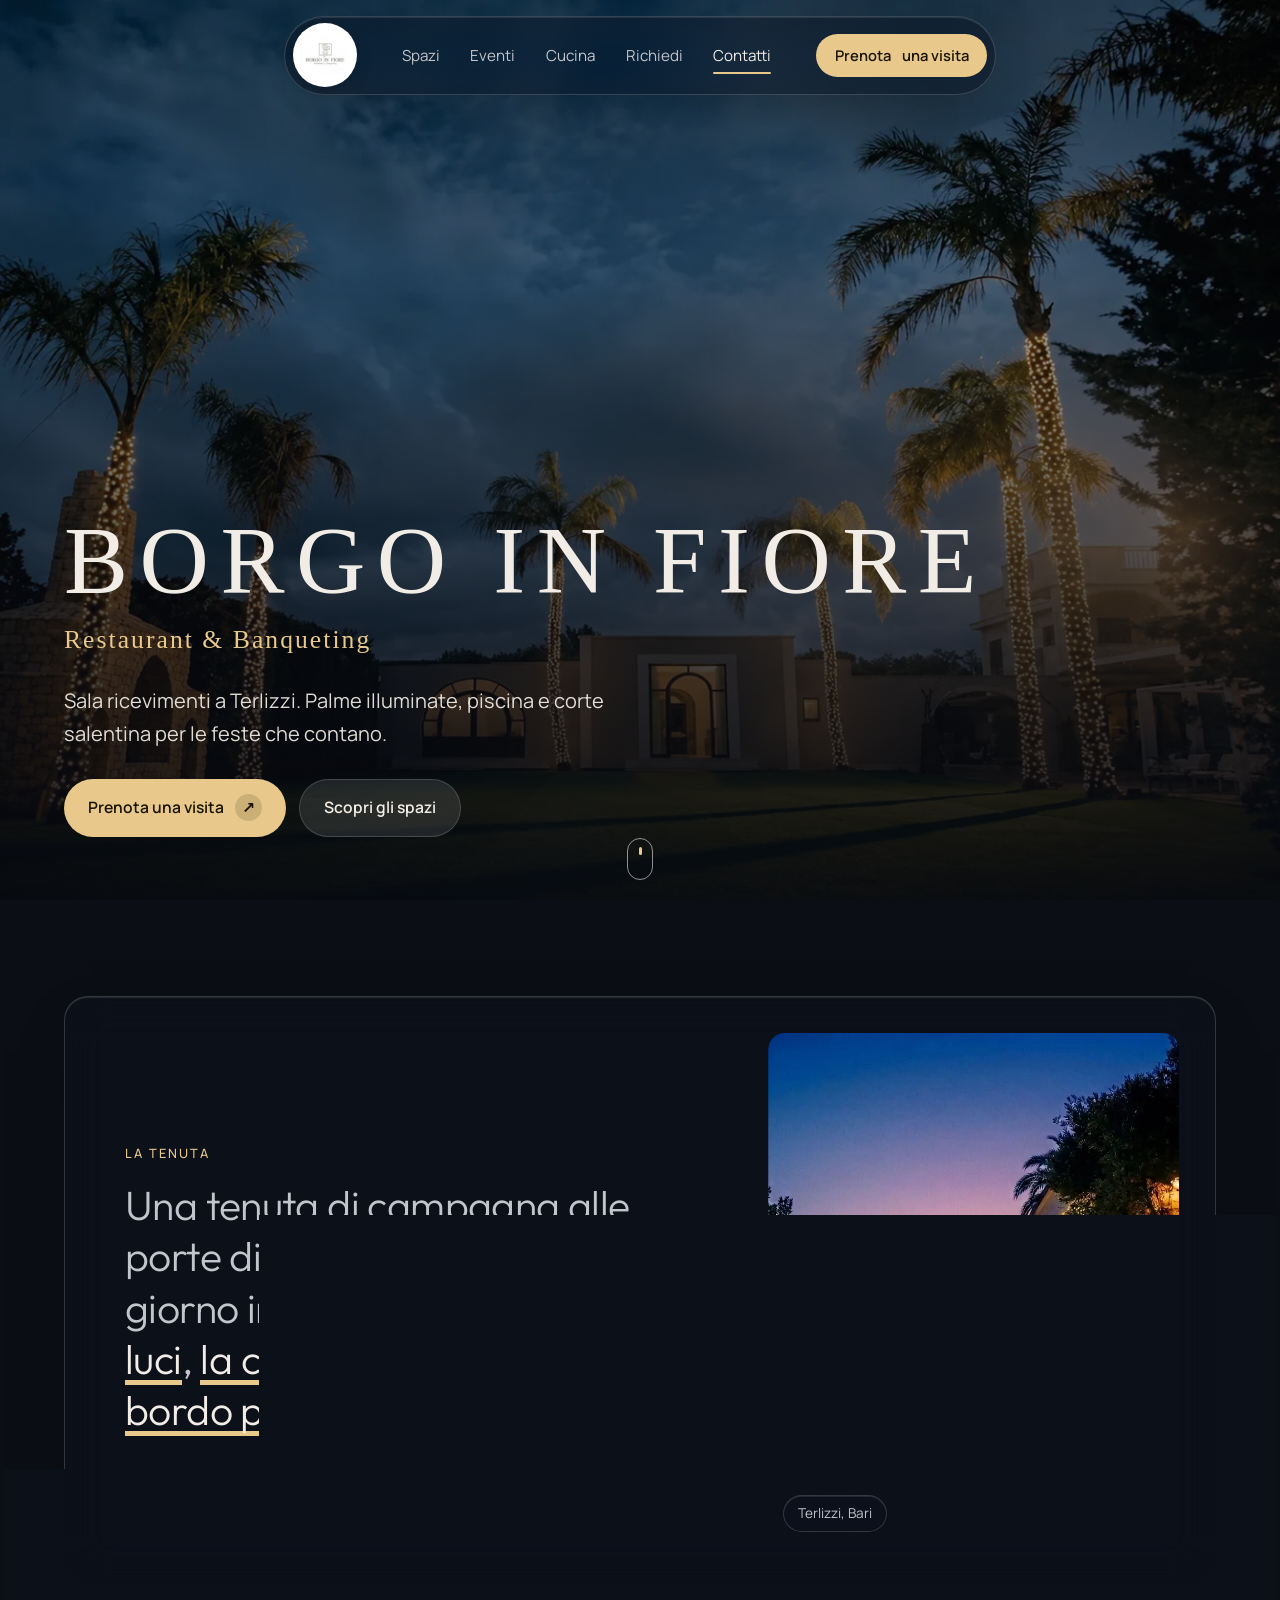
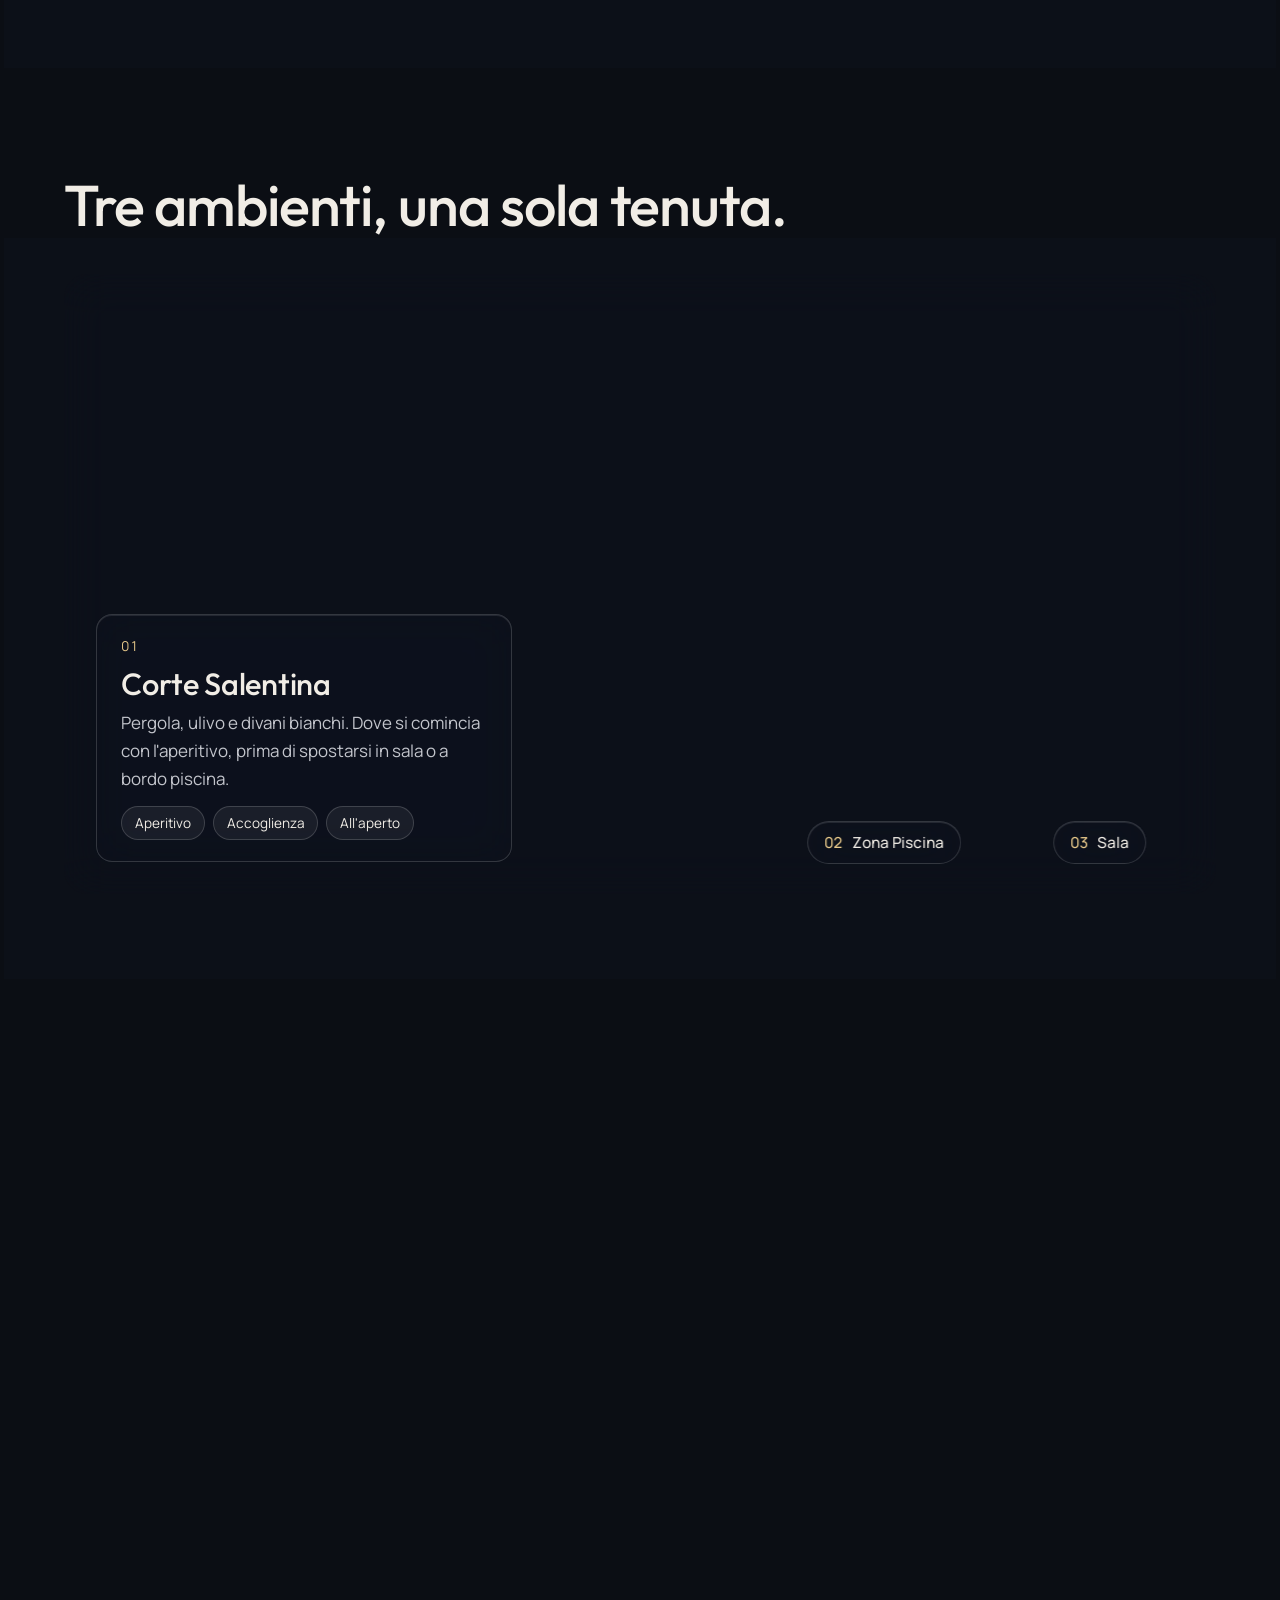
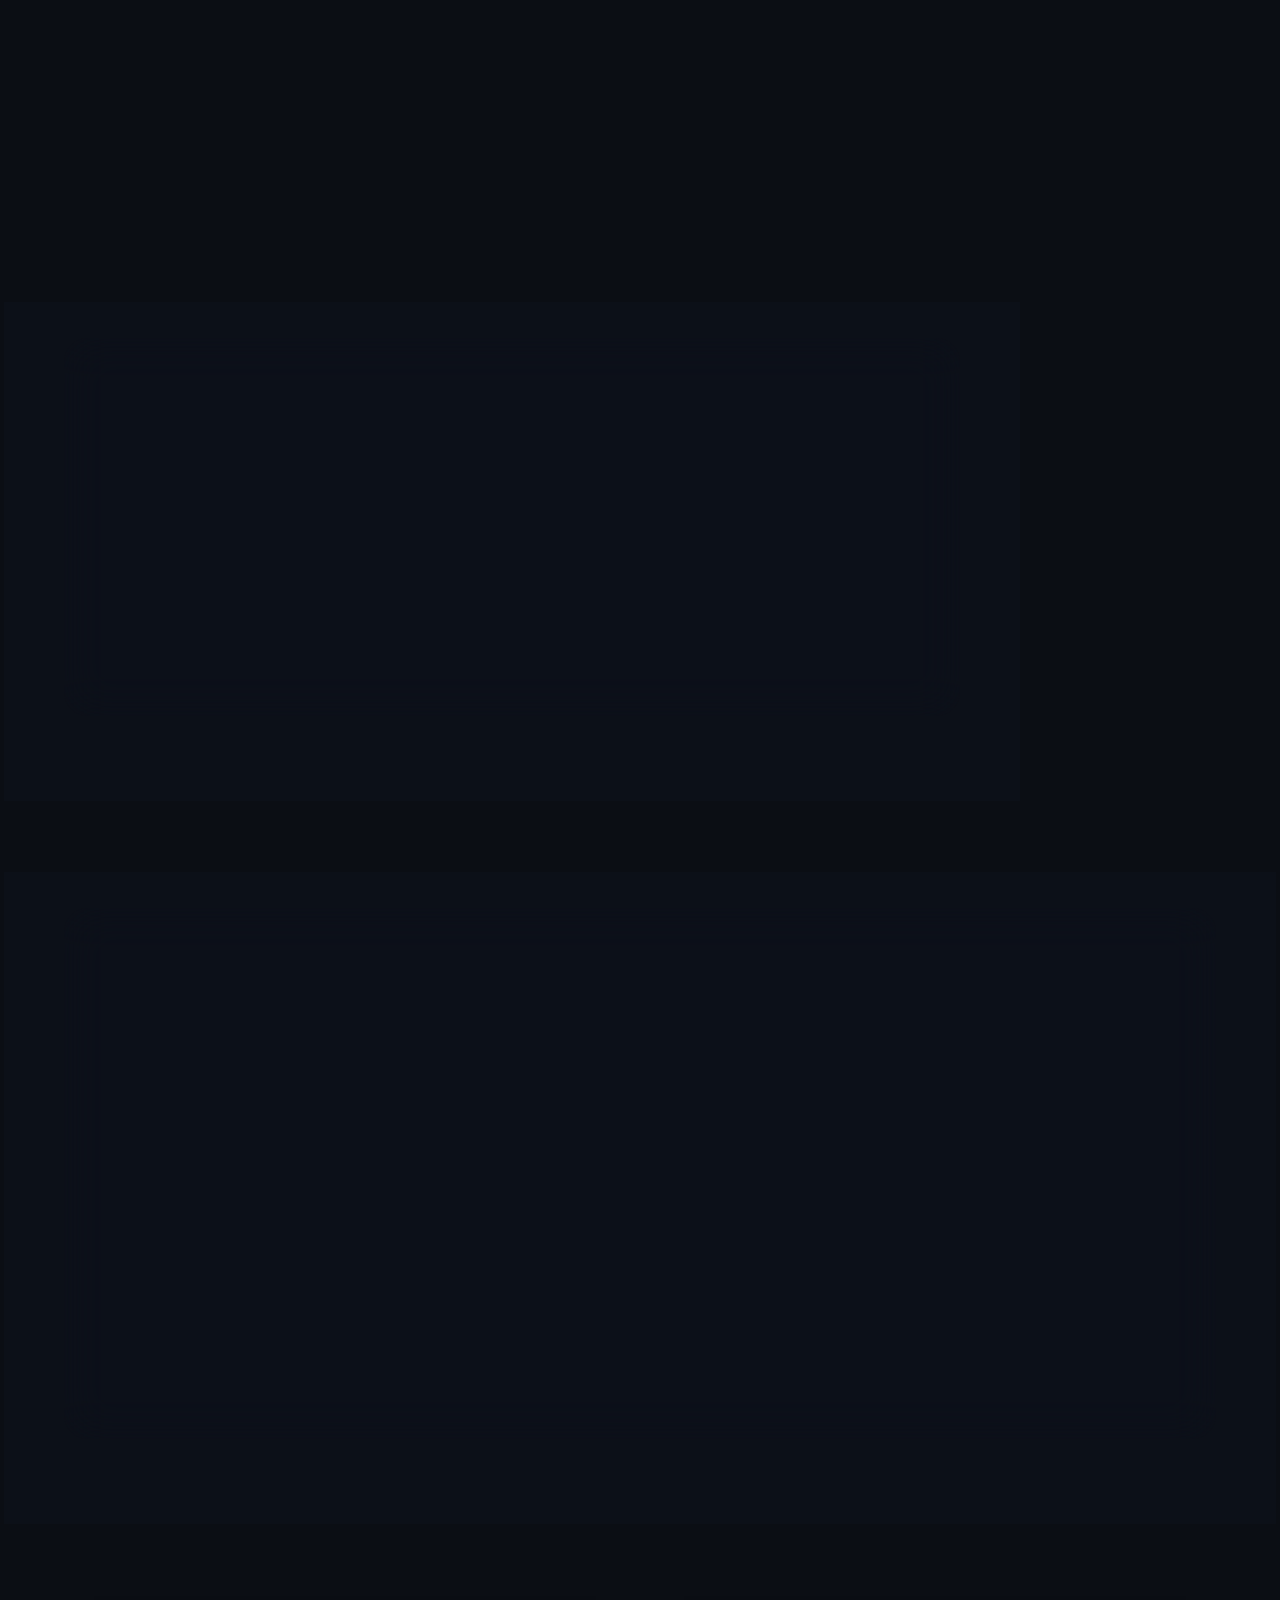
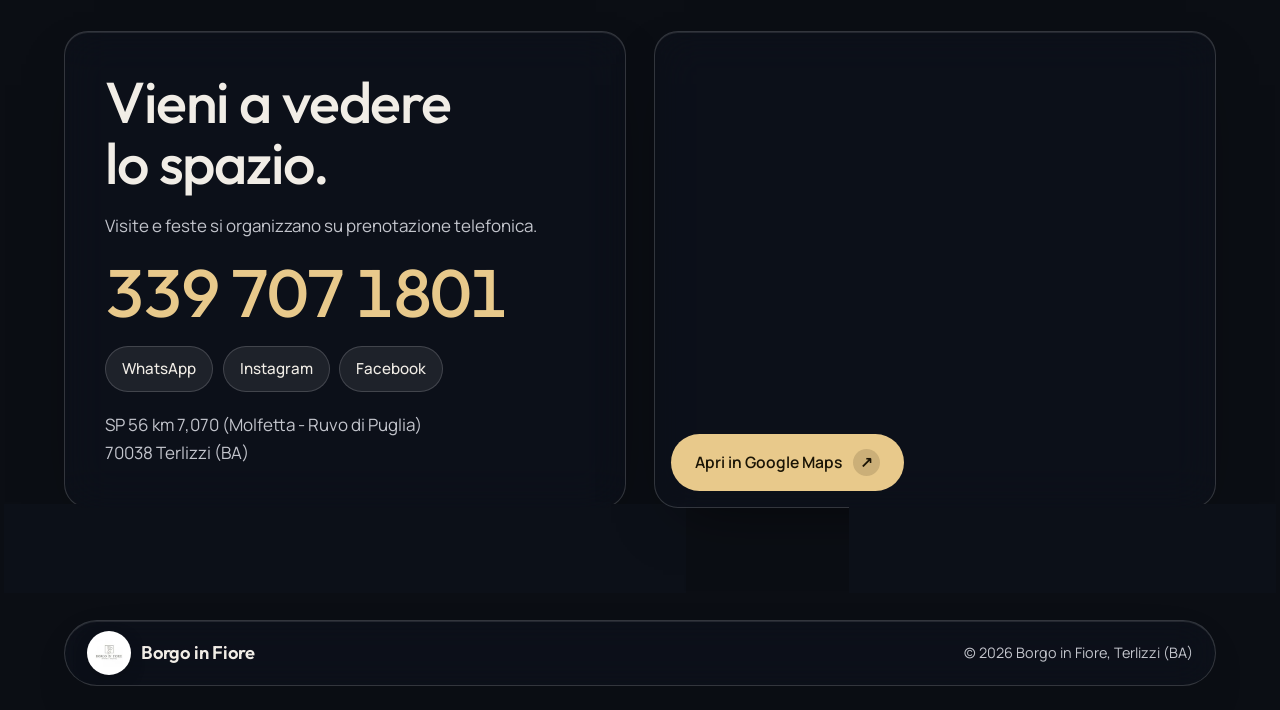
==== commit e0a6bba4: "feat: require party name for other occasion in request form" ====
--- a/index.html
+++ b/index.html
@@ -66,10 +66,9 @@
       <li><a href="#eventi">Eventi</a></li>
       <li><a href="#cucina">Cucina</a></li>
       <li><a href="#richiesta">Richiedi</a></li>
-      <li><a href="#contatti">Dove siamo</a></li>
+      <li><a href="#contatti">Contatti</a></li>
     </ul>
     <a href="tel:+393397071801" class="btn btn-solid btn-sm">Prenota<span class="lg"> una visita</span></a>
-    <button class="burger" type="button" aria-label="Apri il menu" aria-expanded="false" aria-controls="menu"><span></span><span></span></button>
   </nav>
 </header>
 
@@ -202,6 +201,9 @@
             <option>Altra occasione</option>
           </select>
         </label>
+        <label class="wide" id="req-altro-wrap" hidden>Nome della festa
+          <input type="text" name="altro" id="req-altro" placeholder="es. Laurea, pensione, diciottesimo">
+        </label>
         <label>Data indicativa
           <input type="date" name="data">
         </label>
--- a/css/style.css
+++ b/css/style.css
@@ -237,6 +237,8 @@
 .req-form { display: grid; grid-template-columns: 1fr 1fr; gap: 1rem; }
 .req-form label { display: grid; gap: 0.4rem; font-size: 0.9rem; color: var(--muted); }
 .req-form .wide { grid-column: 1 / -1; }
+.req-form [hidden] { display: none; }
+.req-form input[aria-invalid="true"]#req-altro { border-color: #e88b8b; }
 .req-form input, .req-form select, .req-form textarea {
   width: 100%; padding: 0.8rem 1rem; border-radius: 14px; font: inherit; font-size: 1rem; color: var(--text);
   background: rgba(255, 255, 255, 0.07); border: 1px solid var(--line); color-scheme: dark;
@@ -384,3 +386,99 @@
   .dock-btn { font-size: 0.82rem; gap: 0.3rem; }
   .dock-btn svg { display: none; }
 }
+
+/* ===== Telefono v2: navbar piena su due righe, barra azioni piu' spaziata ===== */
+@media (max-width: 860px) {
+  html { scroll-padding-top: 8rem; }
+  .burger { display: none !important; }
+  .nav { flex-wrap: wrap; align-items: center; gap: 0.15rem 0.5rem; padding: 0.4rem 0.5rem 0.2rem; border-radius: 26px; }
+  .nav .btn { margin-left: auto; }
+  /* i cinque link restano sempre visibili, distribuiti su tutta la larghezza */
+  .nav-links, .nav-links.open { position: static; order: 3; flex: 1 0 100%; flex-direction: row; justify-content: space-between; gap: 0; padding: 0.15rem 0.35rem 0.3rem; margin: 0; border: 0; border-top: 1px solid var(--line); border-radius: 0; background: none; -webkit-backdrop-filter: none; backdrop-filter: none; font-size: 0.9rem; opacity: 1; visibility: visible; transform: none; transition: none; }
+  .nav-links li { flex: 1 1 0; text-align: center; }
+  .nav-links a { padding: 0.65rem 0.1rem; white-space: nowrap; }
+  .nav-links a::after { display: block; inset: auto 22% 0.25rem; }
+
+  /* barra azioni: icona sopra, etichetta sotto, piu' aria tra i pulsanti */
+  .dock { grid-template-columns: 1fr 1fr 1.3fr; gap: 0.6rem; padding: 0.55rem; border-radius: 28px; }
+  .dock-btn { flex-direction: column; gap: 0.3rem; min-height: 3.6rem; padding: 0.5rem 0.4rem; border-radius: 20px; font-size: 0.78rem; line-height: 1.1; text-align: center; }
+  .dock-btn svg { width: 22px; height: 22px; }
+  .dock-main { font-size: 0.9rem; }
+  body { padding-bottom: calc(5.6rem + env(safe-area-inset-bottom)); }
+}
+@media (max-width: 380px) {
+  .dock-btn svg { display: block; }
+  .dock-btn { font-size: 0.74rem; }
+}
+
+@media (max-width: 380px) { .nav-links { font-size: 0.84rem; } }
+
+/* ===== Compatibilita' dispositivi: fallback, tablet, orizzontale, schermi molto stretti ===== */
+/* browser senza unita' dvh (iOS < 15.4): altezza piena con vh */
+.hero { min-height: 100vh; min-height: 100dvh; }
+.block { min-height: 60vh; min-height: 60dvh; }
+
+/* tablet in verticale e telefoni in orizzontale (560-860px): barra su una riga, azioni centrate */
+@media (min-width: 560px) and (max-width: 860px) {
+  html { scroll-padding-top: 6rem; }
+  .nav { flex-wrap: nowrap; width: fit-content; max-width: 100%; margin-inline: auto; border-radius: 999px; padding: 0.4rem 0.5rem; gap: 1rem; }
+  .nav .btn { margin-left: 0; }
+  .nav-links, .nav-links.open { flex: 0 1 auto; order: 0; width: auto; padding: 0; border-top: 0; justify-content: flex-start; gap: clamp(0.9rem, 2.4vw, 1.6rem); }
+  .nav-links li { flex: 0 0 auto; }
+  .nav-links a { padding: 0.45rem 0; }
+  .nav .btn .lg { display: inline; }
+  .dock { left: 50%; right: auto; width: min(520px, calc(100% - 1.3rem)); transform: translateX(-50%); }
+  body:has(input:focus, textarea:focus, select:focus) .dock { transform: translate(-50%, 150%); }
+  .wrap { width: min(100% - 3rem, 760px); }
+  .hero-copy { width: min(100% - 3rem, 760px); }
+}
+
+/* telefoni in orizzontale: poca altezza, quindi barra compatta, niente barra azioni */
+@media (max-height: 520px) and (orientation: landscape) {
+  html { scroll-padding-top: 5rem; }
+  .nav-wrap { inset: 0.4rem 0 auto; }
+  .logo-circle { width: 44px; height: 44px; padding: 7px; }
+  .dock { display: none; }
+  body { padding-bottom: 0; }
+  .hero { min-height: 100vh; min-height: 100dvh; }
+  .hero-copy { padding-block: 5.5rem 1.25rem; gap: 0.7rem; }
+  .hero h1 { font-size: clamp(1.8rem, 6vw, 2.8rem); }
+  .actions { flex-direction: row; width: auto; }
+  .actions .btn { width: auto; min-height: 0; }
+  .block { min-height: 0; padding-block: 1.5rem; }
+  .events { height: max(78dvh, 360px); }
+  .ev-list { grid-template-columns: repeat(4, 1fr); }
+  .ev-desc { font-size: 1.15rem; }
+  .catalog .item, .catalog .item.on { flex-basis: 46%; }
+}
+
+/* schermi molto stretti (pieghevoli chiusi, 280-340px) */
+@media (max-width: 340px) {
+  .nav { padding-inline: 0.35rem; }
+  .nav-links, .nav-links.open { padding-inline: 0; }
+  .nav-links, .nav-links.open { font-size: 0.78rem; }
+  .nav-links a::after { inset: auto 10% 0.25rem; }
+  .logo-circle { width: 40px; height: 40px; padding: 6px; }
+  .nav .btn { padding: 0.5rem 0.75rem; font-size: 0.78rem; }
+  .dock { gap: 0.4rem; padding: 0.4rem; left: 0.4rem; right: 0.4rem; }
+  .dock-btn { font-size: 0.7rem; padding-inline: 0.2rem; }
+  .dock-main { font-size: 0.78rem; }
+  .wrap, .hero-copy { width: calc(100% - 1.5rem); }
+  .glass.intro, .request, .cucina, .contact-card { padding: 1rem; }
+  .btn { padding-inline: 1.1rem; }
+}
+
+/* il contenuto della hero non deve finire sotto la barra azioni */
+@media (max-width: 860px) {
+  .hero-copy { padding-bottom: calc(6.4rem + env(safe-area-inset-bottom)); }
+}
+@media (min-width: 560px) and (max-width: 860px) {
+  .actions { flex-direction: row; width: auto; }
+  .actions .btn { width: auto; }
+}
+@media (max-height: 520px) and (orientation: landscape) {
+  .hero-copy { padding-bottom: 1.25rem; }
+}
+@media (max-width: 340px) {
+  .nav-links, .nav-links.open { font-size: 0.72rem; }
+}
